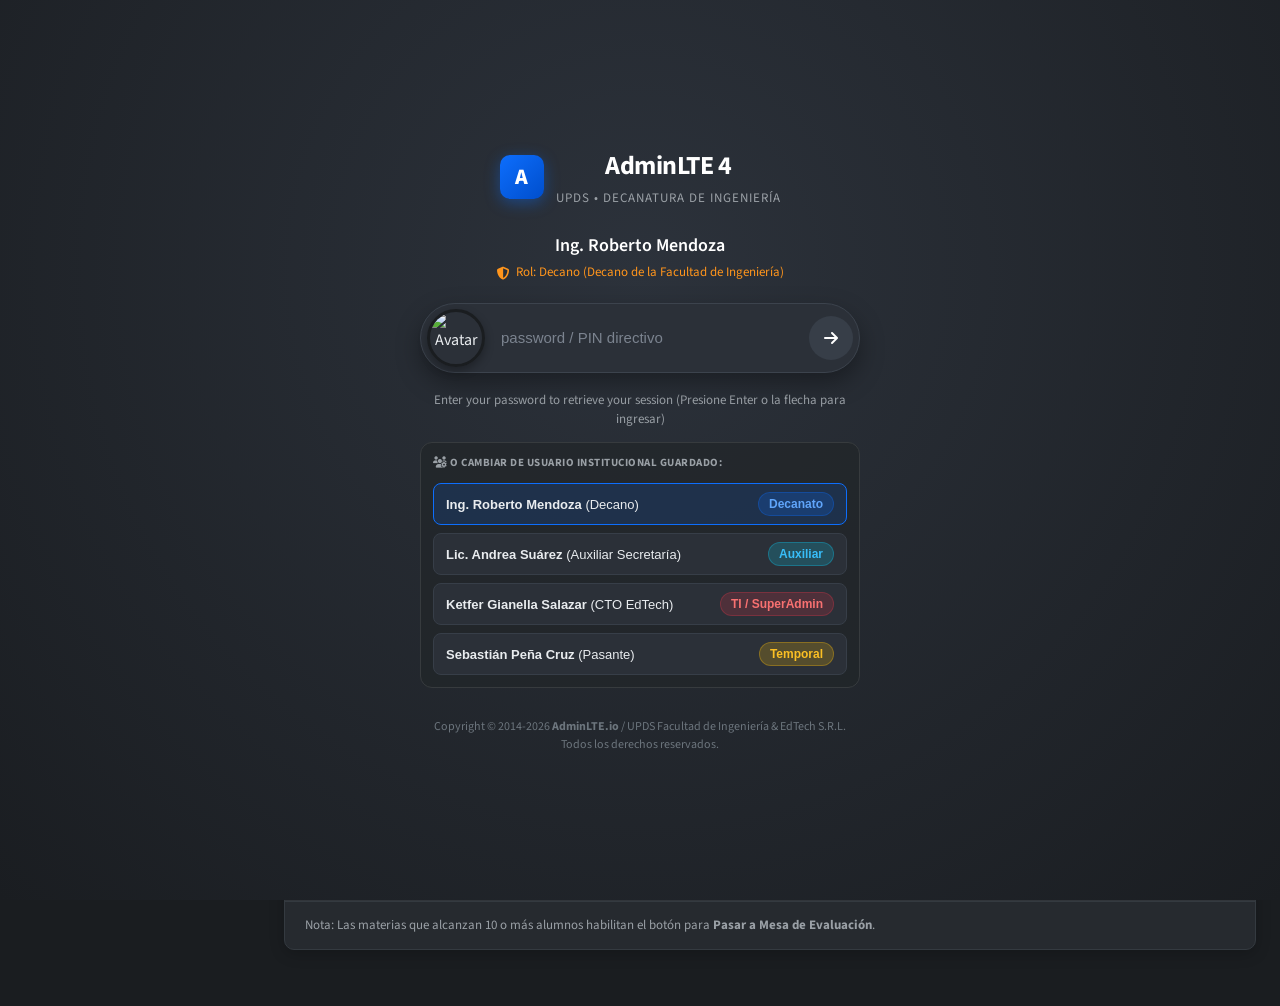
==== dashboard-decano/index.html @ 926d5f8e "feat: implement Dean Dashboard with 3-stage SOLICITA pipeline, lockscreen, schedule anti-collision a" ====
<!DOCTYPE html>
<html lang="es">
<head>
  <meta charset="UTF-8">
  <meta name="viewport" content="width=device-width, initial-scale=1.0">
  <title>AdminLTE 4 | Decanatura de Ingeniería - SOLICITA UPDS</title>
  
  <!-- Google Fonts: Source Sans 3 -->
  <link rel="preconnect" href="https://fonts.googleapis.com">
  <link rel="preconnect" href="https://fonts.gstatic.com" crossorigin>
  <link href="https://fonts.googleapis.com/css2?family=Source+Sans+3:ital,wght@0,300;0,400;0,600;0,700;1,400&display=swap" rel="stylesheet">
  
  <!-- FontAwesome 6 Icons -->
  <link rel="stylesheet" href="https://cdnjs.cloudflare.com/ajax/libs/font-awesome/6.5.1/css/all.min.css">
  
  <!-- AdminLTE 4 Decanato Stylesheet -->
  <link rel="stylesheet" href="css/adminlte-decano.css">
</head>
<body>

  <!-- ===================================================================
       1. LOCKSCREEN SCREEN (ADMINLTE 4 - PANTALLA DE ACCESO DECANATO)
  =================================================================== -->
  <div id="lockscreen" class="lockscreen-wrapper">
    <div class="lockscreen-brand">
      <div class="logo-box">
        <div class="logo-badge">A</div>
        <div>
          <span>AdminLTE 4</span>
          <span class="logo-sub">UPDS • Decanatura de Ingeniería</span>
        </div>
      </div>
    </div>

    <div class="lockscreen-card">
      <div class="lockscreen-user-name" id="lock-user-name">Ing. Roberto Mendoza</div>
      <div class="lockscreen-user-role" id="lock-user-role">
        <i class="fa-solid fa-shield-halved"></i> Rol: Decano (Decanatura de Ingeniería)
      </div>

      <form id="lockscreen-form" class="lockscreen-credentials">
        <img src="https://images.unsplash.com/photo-1507003211169-0a1dd7228f2d?w=120&auto=format&fit=crop&q=80" 
             alt="Avatar" id="lock-user-avatar" class="lockscreen-avatar">
        <input type="password" id="lockscreen-password" class="lockscreen-input" placeholder="password / PIN directivo" autofocus>
        <button type="submit" class="lockscreen-btn" title="Desbloquear Sesión">
          <i class="fa-solid fa-arrow-right"></i>
        </button>
      </form>

      <div class="lockscreen-hint">
        Enter your password to retrieve your session (Presione Enter o la flecha para ingresar)
      </div>

      <!-- Selector Rápido de Rol Institucional -->
      <div class="quick-role-switcher">
        <div class="quick-role-switcher-title"><i class="fa-solid fa-users-gear"></i> O cambiar de usuario institucional guardado:</div>
        <button type="button" class="role-pill-btn active" data-userid="USR-02" onclick="selectLockUser('USR-02')">
          <span><strong>Ing. Roberto Mendoza</strong> (Decano)</span>
          <span class="badge-pill badge-role-decano">Decanato</span>
        </button>
        <button type="button" class="role-pill-btn" data-userid="USR-03" onclick="selectLockUser('USR-03')">
          <span><strong>Lic. Andrea Suárez</strong> (Auxiliar Secretaría)</span>
          <span class="badge-pill badge-role-auxiliar">Auxiliar</span>
        </button>
        <button type="button" class="role-pill-btn" data-userid="USR-01" onclick="selectLockUser('USR-01')">
          <span><strong>Ketfer Gianella Salazar</strong> (CTO EdTech)</span>
          <span class="badge-pill badge-role-ti">TI / SuperAdmin</span>
        </button>
        <button type="button" class="role-pill-btn" data-userid="USR-04" onclick="selectLockUser('USR-04')">
          <span><strong>Sebastián Peña Cruz</strong> (Pasante)</span>
          <span class="badge-pill badge-role-temporal">Temporal</span>
        </button>
      </div>

      <div class="lockscreen-footer">
        Copyright © 2014-2026 <strong>AdminLTE.io</strong> / UPDS Facultad de Ingeniería & EdTech S.R.L.<br>
        Todos los derechos reservados.
      </div>
    </div>
  </div>

  <!-- ===================================================================
       2. MAIN APPLICATION SHELL
  =================================================================== -->
  <div class="app-wrapper">
    
    <!-- SIDEBAR -->
    <aside class="app-sidebar">
      <a href="javascript:void(0)" class="sidebar-brand">
        <div class="brand-logo">A</div>
        <div>
          <span style="font-weight:700;">AdminLTE 4</span>
          <span style="font-size:11px; display:block; color:#ff951c; font-weight:600;">SOLICITA • DECANATO</span>
        </div>
      </a>

      <!-- Sidebar User Panel -->
      <div class="sidebar-user-panel">
        <img src="https://images.unsplash.com/photo-1507003211169-0a1dd7228f2d?w=120&auto=format&fit=crop&q=80" 
             alt="User Avatar" id="sidebar-user-avatar" class="sidebar-user-avatar">
        <div class="sidebar-user-info">
          <div class="sidebar-user-name" id="sidebar-user-name">Ing. Roberto Mendoza</div>
          <span class="sidebar-user-role-badge badge-role-decano" id="sidebar-user-role-badge">Decano</span>
        </div>
      </div>

      <!-- Quick Filter -->
      <div class="sidebar-filter">
        <input type="text" class="sidebar-filter-input" placeholder="Filter menu...">
      </div>

      <!-- Navigation Menu -->
      <div class="sidebar-menu-wrapper">
        <div class="sidebar-header-title">PLANIFICACIÓN ACADÉMICA</div>
        <ul class="sidebar-nav-list">
          <li class="sidebar-nav-item active" data-target-tab="tab-foro">
            <button type="button" onclick="switchTab('tab-foro')">
              <span class="icon"><i class="fa-solid fa-comments"></i></span>
              <span>1. Materias del Foro</span>
              <span class="pill-count" id="pill-sidebar-foro">4</span>
            </button>
          </li>
          <li class="sidebar-nav-item" data-target-tab="tab-evaluacion">
            <button type="button" onclick="switchTab('tab-evaluacion')">
              <span class="icon"><i class="fa-solid fa-scale-balanced"></i></span>
              <span>2. Mesa de Evaluación</span>
              <span class="pill-count" id="pill-sidebar-eval">2</span>
            </button>
          </li>
          <li class="sidebar-nav-item" data-target-tab="tab-habilitadas">
            <button type="button" onclick="switchTab('tab-habilitadas')">
              <span class="icon"><i class="fa-solid fa-file-circle-check"></i></span>
              <span>3. Habilitadas Oficiales</span>
              <span class="pill-count" id="pill-sidebar-hab">1</span>
            </button>
          </li>
        </ul>

        <div class="sidebar-header-title">ADMINISTRACIÓN & ACCESOS</div>
        <ul class="sidebar-nav-list">
          <li class="sidebar-nav-item" data-target-tab="tab-usuarios">
            <button type="button" onclick="switchTab('tab-usuarios')">
              <span class="icon"><i class="fa-solid fa-users"></i></span>
              <span>Directorio de Usuarios</span>
            </button>
          </li>
          <li class="sidebar-nav-item">
            <button type="button" onclick="lockDashboard()">
              <span class="icon"><i class="fa-solid fa-lock"></i></span>
              <span>Bloquear Sesión</span>
            </button>
          </li>
          <li class="sidebar-nav-item">
            <a href="../index.html">
              <span class="icon"><i class="fa-solid fa-arrow-left"></i></span>
              <span>Volver a Landing UPDS</span>
            </a>
          </li>
        </ul>
      </div>
    </aside>

    <!-- MAIN WRAPPER -->
    <div class="app-main">
      
      <!-- TOP NAVBAR -->
      <header class="app-header">
        <div class="header-left">
          <button class="header-toggle-btn" onclick="toggleSidebar()" title="Toggle Sidebar">
            <i class="fa-solid fa-bars"></i>
          </button>
          <div class="header-search">
            <i class="fa-solid fa-magnifying-glass header-search-icon"></i>
            <input type="text" id="global-search-input" class="header-search-input" placeholder="Search materias, códigos, alumnos...">
          </div>
        </div>

        <div class="header-right">
          <button class="header-icon-btn" title="Notificaciones del Foro">
            <i class="fa-regular fa-bell"></i>
            <span class="header-badge badge-warning">3</span>
          </button>
          <button class="header-icon-btn" title="Mensajes de Alumnos">
            <i class="fa-regular fa-comments"></i>
            <span class="header-badge badge-danger">15</span>
          </button>
          <button class="header-icon-btn" onclick="lockDashboard()" title="Bloquear Pantalla">
            <i class="fa-solid fa-lock"></i>
          </button>
          <div class="header-user-btn">
            <img src="https://images.unsplash.com/photo-1507003211169-0a1dd7228f2d?w=120&auto=format&fit=crop&q=80" 
                 alt="User" id="header-user-avatar" class="header-user-avatar">
            <span class="header-user-name" id="header-user-name">Ing. Roberto Mendoza</span>
          </div>
        </div>
      </header>

      <!-- CONTENT HEADER / BREADCRUMB -->
      <div class="content-header">
        <h1 class="content-title" id="page-title">
          <i class="fa-solid fa-diagram-project" style="color:var(--bs-primary);"></i>
          <span>Gestión de Apertura de Materias</span>
        </h1>
        <div class="content-breadcrumb">
          <a href="javascript:void(0)" onclick="switchTab('tab-foro')">Decanato</a>
          <span>/</span>
          <span id="breadcrumb-current">Materias & Planificación Académica</span>
        </div>
      </div>

      <!-- CONTENT BODY -->
      <div class="content-body">
        
        <!-- ===================================================================
             VIEW 1: DASHBOARD & 3-STAGE PIPELINE (IMAGES 3 & SOLICITA)
        =================================================================== -->
        <div id="view-dashboard">
          
          <!-- TOP 4 KPI TILES (MATCHING IMAGE 3) -->
          <div class="kpi-grid">
            <div class="kpi-card">
              <div class="kpi-border-accent accent-blue"></div>
              <div class="kpi-title">
                <span>Materias en Foro</span>
                <i class="fa-solid fa-comments" style="color:var(--bs-primary);"></i>
              </div>
              <div class="kpi-value" id="kpi-total-foro">4</div>
              <div class="kpi-subtext">Acumulando solicitudes de estudiantes</div>
            </div>

            <div class="kpi-card">
              <div class="kpi-border-accent accent-green"></div>
              <div class="kpi-title">
                <span>En Mesa de Evaluación</span>
                <i class="fa-solid fa-scale-balanced" style="color:var(--bs-success);"></i>
              </div>
              <div class="kpi-value" id="kpi-total-eval">2</div>
              <div class="kpi-subtext">Superaron el mínimo de 10 alumnos</div>
            </div>

            <div class="kpi-card">
              <div class="kpi-border-accent accent-yellow"></div>
              <div class="kpi-title">
                <span>Meta Pendiente (&lt; 10)</span>
                <i class="fa-solid fa-clock-rotate-left" style="color:var(--bs-warning);"></i>
              </div>
              <div class="kpi-value" id="kpi-total-pendientes">2</div>
              <div class="kpi-subtext">Requieren más postulaciones o difusión</div>
            </div>

            <div class="kpi-card">
              <div class="kpi-border-accent accent-cyan"></div>
              <div class="kpi-title">
                <span>Habilitadas Oficiales</span>
                <i class="fa-solid fa-file-circle-check" style="color:var(--bs-info);"></i>
              </div>
              <div class="kpi-value" id="kpi-total-habilitadas">1</div>
              <div class="kpi-subtext">Con acta generada y enviadas a Registro</div>
            </div>
          </div>

          <!-- 3-STAGE PROGRESSIVE PIPELINE SELECTOR -->
          <div class="pipeline-nav">
            <button type="button" class="pipeline-tab-btn active" data-tab="tab-foro" onclick="switchTab('tab-foro')">
              <i class="fa-solid fa-comments"></i>
              <span>1. Materias del Foro (SOLICITA)</span>
              <span class="tab-badge" id="badge-count-foro">4</span>
            </button>
            <button type="button" class="pipeline-tab-btn" data-tab="tab-evaluacion" onclick="switchTab('tab-evaluacion')">
              <i class="fa-solid fa-scale-balanced"></i>
              <span>2. En Evaluación & Asignación Docente</span>
              <span class="tab-badge" id="badge-count-eval">2</span>
            </button>
            <button type="button" class="pipeline-tab-btn" data-tab="tab-habilitadas" onclick="switchTab('tab-habilitadas')">
              <i class="fa-solid fa-file-signature"></i>
              <span>3. Materias Habilitadas & Actas Registro</span>
              <span class="tab-badge" id="badge-count-hab">1</span>
            </button>
          </div>

          <!-- SECTION 1: MATERIAS DEL FORO -->
          <div id="section-foro">
            <div class="card-main">
              <div class="card-toolbar">
                <div class="card-toolbar-title">
                  <i class="fa-solid fa-list-check" style="color:var(--bs-primary);"></i>
                  <span>Materias Activas en Foro de Estudiantes</span>
                </div>
                <div class="card-toolbar-actions">
                  <div class="table-search-box">
                    <i class="fa-solid fa-magnifying-glass table-search-icon"></i>
                    <input type="text" class="table-search-input" placeholder="Filtrar materias...">
                  </div>
                  <button type="button" class="btn-primary-action" onclick="abrirModalPresencial('FORO-01')">
                    <i class="fa-solid fa-user-plus"></i>
                    <span>+ Registrar Alumno Presencial</span>
                  </button>
                </div>
              </div>
              <div class="table-responsive">
                <table class="adminlte-table">
                  <thead>
                    <tr>
                      <th>Materia / Carrera</th>
                      <th>Estado Meta</th>
                      <th>Progreso (Mín. 10)</th>
                      <th>Estudiantes</th>
                      <th>Recaudación Potencial</th>
                      <th>Turno Requerido</th>
                      <th>Acciones</th>
                    </tr>
                  </thead>
                  <tbody id="tbody-foro">
                    <!-- Populated dynamically by dashboard.js -->
                  </tbody>
                </table>
              </div>
              <div class="card-footer">
                <div>Nota: Las materias que alcanzan 10 o más alumnos habilitan el botón para <strong>Pasar a Mesa de Evaluación</strong>.</div>
              </div>
            </div>
          </div>

          <!-- SECTION 2: EN EVALUACIÓN Y VIABILIDAD -->
          <div id="section-evaluacion" style="display:none;">
            <div class="card-main">
              <div class="card-toolbar">
                <div class="card-toolbar-title">
                  <i class="fa-solid fa-calculator" style="color:var(--bs-success);"></i>
                  <span>Mesa de Decisión Académica: Asignación y Viabilidad</span>
                </div>
                <div class="card-toolbar-actions">
                  <span style="font-size:12px; color:#8b949e;">Validador: Secretaría de Decanatura & Decano de Facultad</span>
                </div>
              </div>
              <div class="table-responsive">
                <table class="adminlte-table">
                  <thead>
                    <tr>
                      <th>Materia & Validación</th>
                      <th>Estado Docente</th>
                      <th>Turno & Espacio Físico</th>
                      <th>Docente Asignado</th>
                      <th>Viabilidad Financiera</th>
                      <th>Alumnos</th>
                      <th>Acciones</th>
                    </tr>
                  </thead>
                  <tbody id="tbody-evaluacion">
                    <!-- Populated dynamically by dashboard.js -->
                  </tbody>
                </table>
              </div>
              <div class="card-footer">
                <div>El Decano valida que el docente no tenga colisiones horarias y emite el <strong>Acta Oficial para Registro Central</strong>.</div>
              </div>
            </div>
          </div>

          <!-- SECTION 3: MATERIAS HABILITADAS -->
          <div id="section-habilitadas" style="display:none;">
            <div class="card-main">
              <div class="card-toolbar">
                <div class="card-toolbar-title">
                  <i class="fa-solid fa-file-circle-check" style="color:var(--bs-info);"></i>
                  <span>Materias Habilitadas Oficialmente (Despachadas a Registro)</span>
                </div>
                <div class="card-toolbar-actions">
                  <button type="button" class="btn-success-action" onclick="window.print()">
                    <i class="fa-solid fa-print"></i>
                    <span>Imprimir Resumen de Aperturas</span>
                  </button>
                </div>
              </div>
              <div class="table-responsive">
                <table class="adminlte-table">
                  <thead>
                    <tr>
                      <th>Nº Acta Oficial</th>
                      <th>Materia & Plan</th>
                      <th>Docente Titular</th>
                      <th>Turno & Aula Asignada</th>
                      <th>Inscripción & Margen</th>
                      <th>Estado Registro</th>
                      <th>Documento</th>
                    </tr>
                  </thead>
                  <tbody id="tbody-habilitadas">
                    <!-- Populated dynamically by dashboard.js -->
                  </tbody>
                </table>
              </div>
              <div class="card-footer">
                <div>Todas las actas emitidas cuentan con validez institucional UPDS para apertura de paralelos y matriculación directa.</div>
              </div>
            </div>
          </div>

        </div>

        <!-- ===================================================================
             VIEW 2: USUARIOS Y ROLES (IMAGE 2)
        =================================================================== -->
        <div id="view-usuarios" style="display:none;">
          <div class="card-main">
            <div class="card-toolbar">
              <div class="card-toolbar-title">
                <i class="fa-solid fa-id-card-clip" style="color:var(--bs-primary);"></i>
                <span>Directorio de Usuarios de Decanatura</span>
              </div>
              <div class="card-toolbar-actions">
                <div class="table-search-box">
                  <i class="fa-solid fa-magnifying-glass table-search-icon"></i>
                  <input type="text" class="table-search-input" placeholder="Search users...">
                </div>
                <select id="filter-users-role" class="table-filter-select">
                  <option value="all">Todos los roles</option>
                  <option value="TI">TI / SuperAdmin</option>
                  <option value="Decano">Decano</option>
                  <option value="Auxiliar">Auxiliar</option>
                  <option value="Temporal">Temporal (Pasante)</option>
                </select>
                <button type="button" class="btn-primary-action" onclick="abrirNuevoUsuarioModal()">
                  <i class="fa-solid fa-plus"></i>
                  <span>+ New user</span>
                </button>
              </div>
            </div>
            <div class="table-responsive">
              <table class="adminlte-table">
                <thead>
                  <tr>
                    <th>User</th>
                    <th>Email</th>
                    <th>Role</th>
                    <th>Status</th>
                    <th>Created</th>
                    <th>Expiración</th>
                    <th>Actions</th>
                  </tr>
                </thead>
                <tbody id="tbody-usuarios">
                  <!-- Populated dynamically by dashboard.js -->
                </tbody>
              </table>
            </div>
            <div class="card-footer">
              <div id="users-count-label">Mostrando usuarios</div>
              <div class="pagination-group">
                <button class="page-btn active">1</button>
                <button class="page-btn">2</button>
                <button class="page-btn">3</button>
              </div>
            </div>
          </div>
        </div>

      </div>
    </div>
  </div>

  <!-- ===================================================================
       3. MODALS
  =================================================================== -->

  <!-- MODAL ASIGNAR DOCENTE & ESPACIO (CON ANTI-CRUCE DE HORARIO) -->
  <div id="modal-asignar-docente" class="modal-backdrop">
    <div class="modal-dialog modal-dialog-lg">
      <div class="modal-header">
        <div class="modal-title">
          <i class="fa-solid fa-chalkboard-user" style="color:var(--bs-primary);"></i>
          <span>Asignación de Docente, Aula y Horario</span>
        </div>
        <button type="button" class="modal-close-btn" onclick="cerrarModales()">
          <i class="fa-solid fa-xmark"></i>
        </button>
      </div>
      <div class="modal-body">
        <div style="background:#1a1d20; padding:12px 16px; border-radius:8px; margin-bottom:18px; border:1px solid #373b3e;">
          <h3 id="modal-asig-titulo" style="font-size:16px; color:#fff; font-weight:700;">Tecnologías Inalámbricas</h3>
          <div id="modal-asig-carrera" style="font-size:13px; color:#8b949e;">Ing. en Redes y Telecomunicaciones</div>
        </div>

        <div style="display:grid; grid-template-columns: 1fr 1fr; gap:16px;">
          <!-- Turno -->
          <div class="form-group">
            <label class="form-label"><i class="fa-regular fa-clock"></i> Turno Oficial UPDS:</label>
            <select id="asig-turno" class="form-control" onchange="verificarCruceHorario()">
              <!-- Options populated by JS -->
            </select>
          </div>

          <!-- Espacio Físico -->
          <div class="form-group">
            <label class="form-label"><i class="fa-solid fa-door-open"></i> Aula o Laboratorio:</label>
            <select id="asig-espacio" class="form-control">
              <!-- Options populated by JS -->
            </select>
          </div>
        </div>

        <!-- Docente con Anti-Colisión -->
        <div class="form-group">
          <label class="form-label"><i class="fa-solid fa-user-tie"></i> Docente de la Especialidad:</label>
          <select id="asig-docente" class="form-control" onchange="verificarCruceHorario()">
            <!-- Options populated by JS -->
          </select>
        </div>

        <!-- Alert Cruce de Horario -->
        <div id="asig-conflict-alert" class="conflict-alert">
          <!-- Filled dynamically by JS -->
        </div>

        <!-- Alert Horario Válido -->
        <div id="asig-available-alert" class="available-alert">
          <!-- Filled dynamically by JS -->
        </div>

        <!-- Resumen Financiero y de Viabilidad -->
        <div class="viability-summary-card">
          <div>
            <div class="viability-item-title">Alumnos Validados</div>
            <div class="viability-item-val" id="asig-calc-alumnos">16</div>
          </div>
          <div>
            <div class="viability-item-title">Ingreso Estimado UPDS</div>
            <div class="viability-item-val" style="color:#60a5fa;" id="asig-calc-ingreso">Bs 10.240</div>
          </div>
          <div>
            <div class="viability-item-title">Margen Neto UPDS</div>
            <div class="viability-item-val" style="color:#4ade80;" id="asig-calc-margen">Bs 7.740</div>
          </div>
        </div>
      </div>
      <div class="modal-footer">
        <button type="button" class="btn-secondary-action" onclick="cerrarModales()">Cancelar</button>
        <button type="button" id="btn-guardar-asignacion" class="btn-primary-action" onclick="guardarAsignacion()">
          <i class="fa-solid fa-floppy-disk"></i> Guardar Asignación
        </button>
      </div>
    </div>
  </div>

  <!-- MODAL VER ALUMNOS & PRERREQUISITOS -->
  <div id="modal-ver-alumnos" class="modal-backdrop">
    <div class="modal-dialog modal-dialog-lg">
      <div class="modal-header">
        <div>
          <div class="modal-title" id="modal-alumnos-titulo">Estudiantes Interesados</div>
          <div style="font-size:12px; color:#8b949e;" id="modal-alumnos-sub">Validación de requisitos</div>
        </div>
        <button type="button" class="modal-close-btn" onclick="cerrarModales()">
          <i class="fa-solid fa-xmark"></i>
        </button>
      </div>
      <div class="modal-body">
        <div class="table-responsive">
          <table class="adminlte-table">
            <thead>
              <tr>
                <th>#</th>
                <th>Registro UPDS</th>
                <th>Nombre del Estudiante</th>
                <th>Prerrequisitos Académicos</th>
                <th>Contacto</th>
              </tr>
            </thead>
            <tbody id="tbody-alumnos-modal">
              <!-- Filled by JS -->
            </tbody>
          </table>
        </div>
      </div>
      <div class="modal-footer">
        <button type="button" class="btn-secondary-action" onclick="cerrarModales()">Cerrar</button>
      </div>
    </div>
  </div>

  <!-- MODAL REGISTRO PRESENCIAL DE ESTUDIANTE (WALK-IN) -->
  <div id="modal-solicitud-presencial" class="modal-backdrop">
    <div class="modal-dialog">
      <div class="modal-header">
        <div class="modal-title">
          <i class="fa-solid fa-user-plus" style="color:var(--bs-edtech-orange);"></i>
          <span>Registrar Alumno Presencial en Ventanilla</span>
        </div>
        <button type="button" class="modal-close-btn" onclick="cerrarModales()">
          <i class="fa-solid fa-xmark"></i>
        </button>
      </div>
      <div class="modal-body">
        <p style="font-size:13px; color:#8b949e; margin-bottom:14px;">
          Permite al auxiliar o decano registrar inmediatamente a un alumno que se apersone a secretaría, sumándolo al cómputo oficial de la materia:
        </p>
        <div style="font-weight:700; color:#fff; margin-bottom:16px;" id="presencial-materia-nombre">Materia</div>

        <div class="form-group">
          <label class="form-label">Nombre Completo del Estudiante:</label>
          <input type="text" id="reg-nombre" class="form-control" placeholder="Ej. Carlos Antonio Morales">
        </div>
        <div class="form-group">
          <label class="form-label">Nº de Registro UPDS:</label>
          <input type="text" id="reg-registro" class="form-control" placeholder="Ej. 20230514">
        </div>
        <div class="form-group">
          <label class="form-label">Teléfono / WhatsApp de Contacto:</label>
          <input type="text" id="reg-telefono" class="form-control" placeholder="Ej. 76012345">
        </div>
      </div>
      <div class="modal-footer">
        <button type="button" class="btn-secondary-action" onclick="cerrarModales()">Cancelar</button>
        <button type="button" class="btn-primary-action" onclick="guardarRegistroPresencial()">
          <i class="fa-solid fa-plus"></i> Sumar Estudiante
        </button>
      </div>
    </div>
  </div>

  <!-- MODAL ACTA OFICIAL DE HABILITACIÓN PARA REGISTRO (PDF STYLING) -->
  <div id="modal-acta-registro" class="modal-backdrop">
    <div class="modal-dialog modal-dialog-lg" style="max-width:860px;">
      <div class="modal-header">
        <div class="modal-title">
          <i class="fa-solid fa-file-signature" style="color:var(--bs-primary);"></i>
          <span>Acta Oficial de Habilitación Académica (Para Registro Central)</span>
        </div>
        <button type="button" class="modal-close-btn" onclick="cerrarModales()">
          <i class="fa-solid fa-xmark"></i>
        </button>
      </div>
      <div class="modal-body" style="background:#343a40; padding:24px;">
        
        <!-- DOCUMENTO OFICIAL FORMATO INSTITUCIONAL UPDS -->
        <div class="acta-document-container" id="printable-acta">
          <div class="official-seal">
            UNIVERSIDAD PRIVADA<br>DOMINGO SAVIO<br>★ DECANATURA ★<br>FACULTAD DE INGENIERÍA
          </div>

          <div class="acta-header">
            <div class="acta-header-left">
              <div style="width:48px; height:48px; background:#002b49; color:#fff; border-radius:8px; display:flex; align-items:center; justify-content:center; font-weight:800; font-size:24px;">U</div>
              <div class="acta-header-titles">
                <h1>Universidad Privada Domingo Savio</h1>
                <h2>Facultad de Ingeniería • Sede Santa Cruz</h2>
              </div>
            </div>
            <div class="acta-header-meta">
              <div>Sede Central Académica</div>
              <div class="acta-num-badge" id="acta-view-num">ACTA-DEC-2026-088</div>
              <div style="margin-top:4px;">Fecha: <strong id="acta-view-fecha">2026-10-26</strong></div>
            </div>
          </div>

          <div class="acta-body">
            <h3 style="text-align:center; font-size:16px; font-weight:800; color:#002b49; margin-bottom:16px; text-transform:uppercase;">
              Acta de Autorización y Apertura de Materia Especial
            </h3>
            <p>
              Por la presente, la <strong>Decanatura de la Facultad de Ingeniería</strong> de la Universidad Privada Domingo Savio, en uso de sus atribuciones reglamentarias y habiéndose constatado la demanda estudiantil verificada a través de la plataforma <strong>SOLICITA</strong>, autoriza la habilitación del grupo modular para la materia que se detalla a continuación:
            </p>

            <table class="acta-table-grid">
              <tr>
                <th style="width:25%;">Materia:</th>
                <td style="width:40%; font-weight:bold;" id="acta-view-materia">Sistemas de Comunicaciones Ópticas</td>
                <th style="width:15%;">Código:</th>
                <td style="width:20%;" id="acta-view-codigo">TEL-0330</td>
              </tr>
              <tr>
                <th>Carrera:</th>
                <td id="acta-view-carrera">Ing. en Redes y Telecomunicaciones</td>
                <th>Nivel / Semestre:</th>
                <td id="acta-view-semestre">8º Semestre</td>
              </tr>
              <tr>
                <th>Turno & Horario:</th>
                <td id="acta-view-turno">Noche (19:00 a 22:30)</td>
                <th>Espacio / Aula:</th>
                <td id="acta-view-aula">Laboratorio de Telecomunicaciones 2</td>
              </tr>
              <tr>
                <th>Docente Designado:</th>
                <td colspan="3" style="font-weight:bold; color:#002b49;" id="acta-view-docente">Ing. Víctor Hugo Soliz</td>
              </tr>
            </table>

            <p style="margin-top:14px;">
              <strong>Nómina Oficial de Estudiantes Matriculados y Habilitados:</strong><br>
              El departamento de Registro y Admisiones queda facultado para proceder con la inscripción formal de los siguientes estudiantes:
            </p>

            <table class="acta-students-table">
              <thead>
                <tr>
                  <th style="width:8%; text-align:center;">Nº</th>
                  <th style="width:25%;">Registro UPDS</th>
                  <th style="width:45%;">Nombres y Apellidos</th>
                  <th style="width:22%;">Condición</th>
                </tr>
              </thead>
              <tbody id="acta-students-tbody">
                <!-- Filled dynamically -->
              </tbody>
            </table>

            <div class="acta-signatures-box">
              <div>
                <div class="signature-line">
                  <div class="signature-name" id="acta-view-firma-decano">Ing. Roberto Mendoza</div>
                  <div class="signature-title">Decano de la Facultad de Ingeniería<br>UPDS Sede Santa Cruz</div>
                </div>
              </div>
              <div>
                <div class="signature-line">
                  <div class="signature-name">Lic. Sandra Gutiérrez</div>
                  <div class="signature-title">Dirección de Registro y Admisiones<br>Recepción y Apertura de Paralelo</div>
                </div>
              </div>
            </div>

          </div>
        </div>

      </div>
      <div class="modal-footer">
        <button type="button" class="btn-secondary-action" onclick="cerrarModales()">Cerrar</button>
        <button type="button" class="btn-success-action" onclick="imprimirActa()">
          <i class="fa-solid fa-print"></i> Imprimir / Guardar como PDF
        </button>
      </div>
    </div>
  </div>

  <!-- MODAL NUEVO USUARIO (CON VENCIMIENTO TEMPORAL) -->
  <div id="modal-nuevo-usuario" class="modal-backdrop">
    <div class="modal-dialog">
      <div class="modal-header">
        <div class="modal-title">
          <i class="fa-solid fa-user-shield" style="color:var(--bs-primary);"></i>
          <span>Registrar Nuevo Usuario Institucional</span>
        </div>
        <button type="button" class="modal-close-btn" onclick="cerrarModales()">
          <i class="fa-solid fa-xmark"></i>
        </button>
      </div>
      <div class="modal-body">
        <div class="form-group">
          <label class="form-label">Nombre y Apellido Completo:</label>
          <input type="text" id="new-user-nombre" class="form-control" placeholder="Ej. Lic. Fernando Peña">
        </div>
        <div class="form-group">
          <label class="form-label">Correo Institucional:</label>
          <input type="email" id="new-user-email" class="form-control" placeholder="Ej. fernando.pena@upds.net.bo">
        </div>
        <div class="form-group">
          <label class="form-label">Rol del Usuario:</label>
          <select id="new-user-rol" class="form-control" onchange="toggleExpirationInput()">
            <option value="Auxiliar">Auxiliar (Secretaría Académica)</option>
            <option value="Decano">Decano (Aprobación y Firmas)</option>
            <option value="TI / SuperAdmin">TI / SuperAdmin (Control Total)</option>
            <option value="Temporal">Temporal (Pasante o Apoyo)</option>
          </select>
        </div>
        <div class="form-group">
          <label class="form-label">Cargo Descriptivo:</label>
          <input type="text" id="new-user-cargo" class="form-control" placeholder="Ej. Pasante de Inscripciones Módulo 8">
        </div>

        <!-- Grupo dinámico para rol temporal -->
        <div id="group-expiration-date" class="form-group" style="display:none; background:rgba(255,193,7,0.1); border:1px solid rgba(255,193,7,0.3); padding:12px; border-radius:8px;">
          <label class="form-label" style="color:#facc15;"><i class="fa-solid fa-clock"></i> Fecha de Vencimiento de Acceso (Usuario Temporal):</label>
          <input type="date" id="new-user-exp" class="form-control" value="2026-11-15">
          <small style="color:#d1d5db; font-size:11px; margin-top:4px; display:block;">
            Al cumplirse esta fecha, la cuenta se suspende automáticamente por seguridad académica.
          </small>
        </div>
      </div>
      <div class="modal-footer">
        <button type="button" class="btn-secondary-action" onclick="cerrarModales()">Cancelar</button>
        <button type="button" class="btn-primary-action" onclick="guardarNuevoUsuario()">
          <i class="fa-solid fa-user-check"></i> Crear Usuario
        </button>
      </div>
    </div>
  </div>

  <!-- Scripts -->
  <script src="js/data-solicita.js"></script>
  <script src="js/dashboard.js"></script>
</body>
</html>
---- dashboard-decano/css/adminlte-decano.css ----
/* ===================================================================
   ADMINLTE 4 - DECANATURA FACULTAD DE INGENIERÍA UPDS
   Dashboard Directivo & Mesa de Evaluación SOLICITA
   EdTech S.R.L. - UPDS Santa Cruz
=================================================================== */

:root {
  --bs-body-bg: #1a1d20;
  --bs-surface-bg: #212529;
  --bs-card-bg: #262a2f;
  --bs-card-border: #343a40;
  --bs-border-color: #373b3e;
  --bs-text: #e9ecef;
  --bs-text-muted: #9aa0a6;
  --bs-primary: #0d6efd;
  --bs-primary-rgb: 13, 110, 253;
  --bs-primary-hover: #0b5ed7;
  --bs-success: #198754;
  --bs-danger: #dc3545;
  --bs-warning: #ffc107;
  --bs-info: #0dcaf0;
  --bs-edtech-orange: #ff951c;
  --bs-font-sans: 'Source Sans 3', -apple-system, BlinkMacSystemFont, "Segoe UI", Roboto, "Helvetica Neue", Arial, sans-serif;
  --bs-sidebar-width: 260px;
  --bs-header-height: 58px;
}

* {
  box-sizing: border-box;
  margin: 0;
  padding: 0;
}

body {
  font-family: var(--bs-font-sans);
  background-color: var(--bs-body-bg);
  color: var(--bs-text);
  line-height: 1.5;
  overflow-x: hidden;
  min-height: 100vh;
}

/* ===================================================================
   1. LOCKSCREEN (ADMINLTE STYLE)
=================================================================== */
.lockscreen-wrapper {
  position: fixed;
  inset: 0;
  background: radial-gradient(circle at 50% 30%, #2c323b 0%, #1a1d21 100%);
  z-index: 99999;
  display: flex;
  flex-direction: column;
  justify-content: center;
  align-items: center;
  padding: 20px;
  transition: opacity 0.4s ease, visibility 0.4s ease;
}

.lockscreen-wrapper.hidden {
  opacity: 0;
  visibility: hidden;
  pointer-events: none;
}

.lockscreen-brand {
  text-align: center;
  margin-bottom: 24px;
}

.lockscreen-brand .logo-box {
  display: inline-flex;
  align-items: center;
  gap: 12px;
  font-size: 26px;
  font-weight: 700;
  color: #fff;
  letter-spacing: -0.5px;
}

.lockscreen-brand .logo-badge {
  background: linear-gradient(135deg, var(--bs-primary), #004ecc);
  color: #fff;
  width: 44px;
  height: 44px;
  border-radius: 10px;
  display: flex;
  align-items: center;
  justify-content: center;
  font-size: 22px;
  font-weight: 800;
  box-shadow: 0 4px 15px rgba(13, 110, 253, 0.4);
}

.lockscreen-brand .logo-sub {
  display: block;
  font-size: 13px;
  font-weight: 400;
  color: var(--bs-text-muted);
  margin-top: 4px;
  text-transform: uppercase;
  letter-spacing: 1px;
}

.lockscreen-card {
  width: 100%;
  max-width: 440px;
  text-align: center;
}

.lockscreen-user-name {
  font-size: 18px;
  font-weight: 600;
  color: #fff;
  margin-bottom: 4px;
}

.lockscreen-user-role {
  font-size: 13px;
  color: var(--bs-edtech-orange);
  margin-bottom: 20px;
  display: flex;
  align-items: center;
  justify-content: center;
  gap: 6px;
}

.lockscreen-credentials {
  position: relative;
  display: flex;
  align-items: center;
  background: #2b3038;
  border-radius: 35px;
  padding: 5px 6px 5px 6px;
  border: 1px solid #3c434d;
  box-shadow: 0 10px 25px rgba(0, 0, 0, 0.35);
  margin-bottom: 18px;
}

.lockscreen-avatar {
  width: 58px;
  height: 58px;
  border-radius: 50%;
  object-fit: cover;
  border: 3px solid #1a1d20;
  box-shadow: 0 4px 10px rgba(0, 0, 0, 0.3);
  flex-shrink: 0;
}

.lockscreen-input {
  flex: 1;
  background: transparent;
  border: none;
  color: #fff;
  padding: 10px 16px;
  font-size: 15px;
  outline: none;
}

.lockscreen-input::placeholder {
  color: #7b838f;
}

.lockscreen-btn {
  background: #373e48;
  border: none;
  color: #fff;
  width: 44px;
  height: 44px;
  border-radius: 50%;
  cursor: pointer;
  display: flex;
  align-items: center;
  justify-content: center;
  font-size: 16px;
  transition: all 0.2s ease;
  flex-shrink: 0;
}

.lockscreen-btn:hover {
  background: var(--bs-primary);
  transform: scale(1.05);
}

.lockscreen-hint {
  font-size: 13px;
  color: var(--bs-text-muted);
  margin-bottom: 12px;
}

.lockscreen-switch-btn {
  background: none;
  border: none;
  color: #58a6ff;
  font-size: 13px;
  cursor: pointer;
  text-decoration: underline;
  margin-bottom: 24px;
  display: inline-block;
}

.lockscreen-switch-btn:hover {
  color: #79b8ff;
}

.quick-role-switcher {
  background: rgba(33, 37, 41, 0.7);
  border: 1px solid #373b3e;
  border-radius: 12px;
  padding: 12px;
  margin-top: 10px;
  display: flex;
  flex-direction: column;
  gap: 8px;
  text-align: left;
}

.quick-role-switcher-title {
  font-size: 11px;
  text-transform: uppercase;
  color: var(--bs-text-muted);
  font-weight: 700;
  letter-spacing: 0.5px;
  margin-bottom: 4px;
}

.role-pill-btn {
  display: flex;
  align-items: center;
  justify-content: space-between;
  background: #2b3038;
  border: 1px solid #373e48;
  border-radius: 8px;
  padding: 8px 12px;
  color: #e9ecef;
  cursor: pointer;
  font-size: 13px;
  transition: all 0.2s;
}

.role-pill-btn:hover {
  background: #343a42;
  border-color: var(--bs-primary);
}

.role-pill-btn.active {
  border-color: var(--bs-primary);
  background: rgba(13, 110, 253, 0.15);
}

.lockscreen-footer {
  margin-top: 30px;
  font-size: 12px;
  color: #6c757d;
  text-align: center;
}

.lockscreen-footer a {
  color: #58a6ff;
  text-decoration: none;
}

/* ===================================================================
   2. APP SHELL LAYOUT
=================================================================== */
.app-wrapper {
  display: flex;
  min-height: 100vh;
  position: relative;
}

/* SIDEBAR */
.app-sidebar {
  width: var(--bs-sidebar-width);
  background-color: var(--bs-surface-bg);
  border-right: 1px solid var(--bs-border-color);
  flex-shrink: 0;
  display: flex;
  flex-direction: column;
  height: 100vh;
  position: sticky;
  top: 0;
  z-index: 1000;
  transition: transform 0.3s ease, width 0.3s ease;
}

.sidebar-brand {
  height: var(--bs-header-height);
  padding: 0 18px;
  display: flex;
  align-items: center;
  gap: 12px;
  border-bottom: 1px solid var(--bs-border-color);
  text-decoration: none;
  color: #fff;
  font-weight: 700;
  font-size: 18px;
}

.sidebar-brand .brand-logo {
  width: 34px;
  height: 34px;
  border-radius: 8px;
  background: linear-gradient(135deg, var(--bs-primary), #004ecc);
  display: flex;
  align-items: center;
  justify-content: center;
  font-size: 18px;
  font-weight: 800;
  color: #fff;
}

.sidebar-user-panel {
  padding: 16px 18px;
  display: flex;
  align-items: center;
  gap: 12px;
  border-bottom: 1px solid var(--bs-border-color);
  background: rgba(0, 0, 0, 0.15);
}

.sidebar-user-avatar {
  width: 42px;
  height: 42px;
  border-radius: 50%;
  object-fit: cover;
  border: 2px solid var(--bs-primary);
}

.sidebar-user-info {
  line-height: 1.25;
  overflow: hidden;
}

.sidebar-user-name {
  font-size: 14px;
  font-weight: 600;
  color: #fff;
  white-space: nowrap;
  overflow: hidden;
  text-overflow: ellipsis;
}

.sidebar-user-role-badge {
  font-size: 11px;
  display: inline-block;
  padding: 2px 7px;
  border-radius: 4px;
  font-weight: 600;
  margin-top: 4px;
}

.badge-role-ti { background: rgba(220, 53, 69, 0.2); color: #f87171; border: 1px solid rgba(220, 53, 69, 0.3); }
.badge-role-decano { background: rgba(13, 110, 253, 0.2); color: #60a5fa; border: 1px solid rgba(13, 110, 253, 0.3); }
.badge-role-auxiliar { background: rgba(13, 202, 240, 0.2); color: #38bdf8; border: 1px solid rgba(13, 202, 240, 0.3); }
.badge-role-temporal { background: rgba(255, 193, 7, 0.2); color: #fbbf24; border: 1px solid rgba(255, 193, 7, 0.3); }

.sidebar-filter {
  padding: 12px 16px 6px;
}

.sidebar-filter-input {
  width: 100%;
  background: #1a1d20;
  border: 1px solid var(--bs-border-color);
  border-radius: 6px;
  padding: 7px 12px;
  font-size: 13px;
  color: #fff;
  outline: none;
}

.sidebar-menu-wrapper {
  flex: 1;
  overflow-y: auto;
  padding: 10px 10px 20px;
}

.sidebar-header-title {
  font-size: 11px;
  font-weight: 700;
  text-transform: uppercase;
  color: #6c757d;
  letter-spacing: 0.5px;
  padding: 10px 12px 4px;
}

.sidebar-nav-list {
  list-style: none;
  display: flex;
  flex-direction: column;
  gap: 3px;
}

.sidebar-nav-item a,
.sidebar-nav-item button {
  width: 100%;
  display: flex;
  align-items: center;
  gap: 12px;
  padding: 9px 12px;
  color: #adb5bd;
  text-decoration: none;
  border-radius: 6px;
  font-size: 14px;
  font-weight: 500;
  background: none;
  border: none;
  cursor: pointer;
  text-align: left;
  transition: all 0.2s;
}

.sidebar-nav-item a:hover,
.sidebar-nav-item button:hover {
  background-color: rgba(255, 255, 255, 0.06);
  color: #fff;
}

.sidebar-nav-item.active a,
.sidebar-nav-item.active button {
  background-color: var(--bs-primary);
  color: #fff;
  font-weight: 600;
}

.sidebar-nav-item .icon {
  width: 20px;
  text-align: center;
  font-size: 15px;
}

.sidebar-nav-item .pill-count {
  margin-left: auto;
  font-size: 11px;
  padding: 2px 7px;
  border-radius: 10px;
  background: rgba(255, 255, 255, 0.15);
  color: #fff;
}

/* ===================================================================
   3. APP HEADER / NAVBAR
=================================================================== */
.app-header {
  height: var(--bs-header-height);
  background-color: var(--bs-surface-bg);
  border-bottom: 1px solid var(--bs-border-color);
  display: flex;
  align-items: center;
  justify-content: space-between;
  padding: 0 20px;
  position: sticky;
  top: 0;
  z-index: 900;
}

.header-left {
  display: flex;
  align-items: center;
  gap: 16px;
}

.header-toggle-btn {
  background: none;
  border: none;
  color: #adb5bd;
  font-size: 18px;
  cursor: pointer;
  padding: 6px 10px;
  border-radius: 6px;
  transition: all 0.2s;
}

.header-toggle-btn:hover {
  background: rgba(255, 255, 255, 0.08);
  color: #fff;
}

.header-search {
  position: relative;
  width: 320px;
}

.header-search-icon {
  position: absolute;
  left: 12px;
  top: 50%;
  transform: translateY(-50%);
  color: #6c757d;
  font-size: 13px;
}

.header-search-input {
  width: 100%;
  background: #1a1d20;
  border: 1px solid var(--bs-border-color);
  border-radius: 20px;
  padding: 6px 14px 6px 34px;
  color: #fff;
  font-size: 13px;
  outline: none;
  transition: border-color 0.2s;
}

.header-search-input:focus {
  border-color: var(--bs-primary);
}

.header-right {
  display: flex;
  align-items: center;
  gap: 12px;
}

.header-icon-btn {
  position: relative;
  background: none;
  border: none;
  color: #adb5bd;
  width: 36px;
  height: 36px;
  border-radius: 6px;
  cursor: pointer;
  display: flex;
  align-items: center;
  justify-content: center;
  font-size: 16px;
  transition: all 0.2s;
}

.header-icon-btn:hover {
  background: rgba(255, 255, 255, 0.08);
  color: #fff;
}

.header-badge {
  position: absolute;
  top: 4px;
  right: 4px;
  font-size: 10px;
  font-weight: 700;
  padding: 2px 4px;
  border-radius: 6px;
  line-height: 1;
}

.header-badge.badge-danger { background-color: var(--bs-danger); color: #fff; }
.header-badge.badge-warning { background-color: var(--bs-warning); color: #000; }

.header-user-btn {
  display: flex;
  align-items: center;
  gap: 10px;
  background: none;
  border: none;
  cursor: pointer;
  padding: 4px 8px;
  border-radius: 20px;
  transition: background 0.2s;
}

.header-user-btn:hover {
  background: rgba(255, 255, 255, 0.06);
}

.header-user-avatar {
  width: 32px;
  height: 32px;
  border-radius: 50%;
  object-fit: cover;
}

.header-user-name {
  font-size: 13px;
  font-weight: 600;
  color: #e9ecef;
}

/* ===================================================================
   4. MAIN CONTENT AREA & BREADCRUMB
=================================================================== */
.app-main {
  flex: 1;
  display: flex;
  flex-direction: column;
  min-width: 0;
  background-color: var(--bs-body-bg);
}

.content-header {
  padding: 16px 24px 8px;
  display: flex;
  align-items: center;
  justify-content: space-between;
  flex-wrap: wrap;
  gap: 12px;
}

.content-title {
  font-size: 24px;
  font-weight: 700;
  color: #fff;
  letter-spacing: -0.5px;
  display: flex;
  align-items: center;
  gap: 10px;
}

.content-breadcrumb {
  display: flex;
  align-items: center;
  gap: 8px;
  font-size: 13px;
  color: var(--bs-text-muted);
}

.content-breadcrumb a {
  color: var(--bs-primary);
  text-decoration: none;
}

.content-body {
  padding: 16px 24px 32px;
}

/* ===================================================================
   5. TOP KPI TILES (PROJECTS SUMMARY - IMAGE 3)
=================================================================== */
.kpi-grid {
  display: grid;
  grid-template-columns: repeat(auto-fit, minmax(220px, 1fr));
  gap: 16px;
  margin-bottom: 24px;
}

.kpi-card {
  background-color: var(--bs-card-bg);
  border: 1px solid var(--bs-card-border);
  border-radius: 10px;
  padding: 16px 20px;
  position: relative;
  overflow: hidden;
  box-shadow: 0 4px 12px rgba(0, 0, 0, 0.2);
  transition: transform 0.2s ease, border-color 0.2s ease;
}

.kpi-card:hover {
  transform: translateY(-2px);
  border-color: rgba(255, 255, 255, 0.15);
}

.kpi-title {
  font-size: 13px;
  color: var(--bs-text-muted);
  font-weight: 500;
  margin-bottom: 6px;
  display: flex;
  align-items: center;
  justify-content: space-between;
}

.kpi-value {
  font-size: 32px;
  font-weight: 800;
  color: #fff;
  line-height: 1.1;
  margin-bottom: 4px;
}

.kpi-subtext {
  font-size: 12px;
  color: #8b949e;
}

.kpi-border-accent {
  position: absolute;
  top: 0;
  left: 0;
  right: 0;
  height: 3px;
}

.accent-blue { background-color: var(--bs-primary); }
.accent-green { background-color: var(--bs-success); }
.accent-yellow { background-color: var(--bs-warning); }
.accent-cyan { background-color: var(--bs-info); }
.accent-orange { background-color: var(--bs-edtech-orange); }

/* ===================================================================
   6. 3-TAB STAGES SELECTOR (FORO -> EVALUACIÓN -> HABILITADAS)
=================================================================== */
.pipeline-nav {
  display: flex;
  align-items: center;
  gap: 8px;
  background: var(--bs-card-bg);
  padding: 6px;
  border-radius: 10px;
  border: 1px solid var(--bs-card-border);
  margin-bottom: 20px;
  overflow-x: auto;
}

.pipeline-tab-btn {
  flex: 1;
  display: flex;
  align-items: center;
  justify-content: center;
  gap: 10px;
  padding: 10px 16px;
  background: transparent;
  border: none;
  border-radius: 8px;
  color: #adb5bd;
  font-size: 14px;
  font-weight: 600;
  cursor: pointer;
  transition: all 0.2s ease;
  white-space: nowrap;
}

.pipeline-tab-btn:hover {
  background: rgba(255, 255, 255, 0.05);
  color: #fff;
}

.pipeline-tab-btn.active {
  background: var(--bs-primary);
  color: #fff;
  box-shadow: 0 4px 12px rgba(13, 110, 253, 0.35);
}

.tab-badge {
  font-size: 11px;
  padding: 2px 8px;
  border-radius: 12px;
  background: rgba(0, 0, 0, 0.3);
  font-weight: 700;
}

.pipeline-tab-btn.active .tab-badge {
  background: rgba(255, 255, 255, 0.25);
  color: #fff;
}

/* ===================================================================
   7. MAIN DATA CARD & TOOLBAR (MATCHING IMAGES 2 & 3)
=================================================================== */
.card-main {
  background-color: var(--bs-card-bg);
  border: 1px solid var(--bs-card-border);
  border-radius: 10px;
  overflow: hidden;
  box-shadow: 0 4px 15px rgba(0, 0, 0, 0.2);
  margin-bottom: 24px;
}

.card-toolbar {
  padding: 16px 20px;
  display: flex;
  align-items: center;
  justify-content: space-between;
  flex-wrap: wrap;
  gap: 14px;
  border-bottom: 1px solid var(--bs-card-border);
}

.card-toolbar-title {
  font-size: 18px;
  font-weight: 600;
  color: #fff;
  display: flex;
  align-items: center;
  gap: 8px;
}

.card-toolbar-actions {
  display: flex;
  align-items: center;
  gap: 10px;
  flex-wrap: wrap;
}

.table-search-box {
  position: relative;
}

.table-search-icon {
  position: absolute;
  left: 12px;
  top: 50%;
  transform: translateY(-50%);
  color: #6c757d;
  font-size: 13px;
}

.table-search-input {
  background: #1a1d20;
  border: 1px solid var(--bs-border-color);
  border-radius: 6px;
  padding: 7px 12px 7px 32px;
  font-size: 13px;
  color: #fff;
  width: 220px;
  outline: none;
}

.table-search-input:focus {
  border-color: var(--bs-primary);
}

.table-filter-select {
  background: #1a1d20;
  border: 1px solid var(--bs-border-color);
  border-radius: 6px;
  padding: 7px 12px;
  font-size: 13px;
  color: #fff;
  outline: none;
  cursor: pointer;
}

.btn-primary-action {
  background: var(--bs-primary);
  border: none;
  color: #fff;
  padding: 7px 16px;
  border-radius: 6px;
  font-size: 13px;
  font-weight: 600;
  cursor: pointer;
  display: flex;
  align-items: center;
  gap: 8px;
  transition: all 0.2s;
}

.btn-primary-action:hover {
  background: var(--bs-primary-hover);
  box-shadow: 0 4px 10px rgba(13, 110, 253, 0.3);
}

.btn-success-action {
  background: var(--bs-success);
  border: none;
  color: #fff;
  padding: 7px 16px;
  border-radius: 6px;
  font-size: 13px;
  font-weight: 600;
  cursor: pointer;
  display: flex;
  align-items: center;
  gap: 8px;
  transition: all 0.2s;
}

.btn-success-action:hover {
  background: #157347;
}

/* ===================================================================
   8. RESPONSIVE DATA TABLE STYLING
=================================================================== */
.table-responsive {
  width: 100%;
  overflow-x: auto;
}

.adminlte-table {
  width: 100%;
  border-collapse: collapse;
  text-align: left;
  font-size: 14px;
}

.adminlte-table th {
  background-color: #1f2327;
  color: #9aa0a6;
  font-weight: 600;
  font-size: 12px;
  text-transform: uppercase;
  letter-spacing: 0.5px;
  padding: 12px 18px;
  border-bottom: 1px solid var(--bs-card-border);
  white-space: nowrap;
}

.adminlte-table td {
  padding: 14px 18px;
  border-bottom: 1px solid rgba(255, 255, 255, 0.05);
  vertical-align: middle;
  color: #d1d5db;
}

.adminlte-table tbody tr {
  transition: background-color 0.15s ease;
}

.adminlte-table tbody tr:hover {
  background-color: rgba(255, 255, 255, 0.03);
}

/* User cell (Image 2) */
.user-info-cell {
  display: flex;
  align-items: center;
  gap: 12px;
}

.user-cell-avatar {
  width: 38px;
  height: 38px;
  border-radius: 50%;
  object-fit: cover;
  border: 1px solid var(--bs-border-color);
}

.user-cell-name {
  font-weight: 600;
  color: #fff;
  line-height: 1.2;
}

.user-cell-subtitle {
  font-size: 12px;
  color: var(--bs-text-muted);
}

/* Subject cell (Image 3) */
.subject-title {
  font-weight: 700;
  color: #58a6ff;
  display: block;
  font-size: 15px;
  margin-bottom: 2px;
  text-decoration: none;
}

.subject-meta {
  font-size: 12px;
  color: var(--bs-text-muted);
  display: flex;
  align-items: center;
  gap: 8px;
}

.badge-code {
  background: #1a1d20;
  border: 1px solid #373b3e;
  padding: 2px 6px;
  border-radius: 4px;
  font-family: monospace;
  font-size: 11px;
  color: #ced4da;
}

/* Progress bar (Image 3) */
.progress-container {
  display: flex;
  align-items: center;
  gap: 12px;
  min-width: 140px;
}

.progress-track {
  flex: 1;
  height: 6px;
  background-color: #1a1d20;
  border-radius: 4px;
  overflow: hidden;
}

.progress-fill {
  height: 100%;
  border-radius: 4px;
  transition: width 0.3s ease;
}

.progress-pct {
  font-size: 12px;
  font-weight: 600;
  color: #adb5bd;
  min-width: 32px;
  text-align: right;
}

/* Avatar Group (Image 3) */
.avatar-group {
  display: flex;
  align-items: center;
}

.avatar-group-item {
  width: 28px;
  height: 28px;
  border-radius: 50%;
  margin-left: -8px;
  border: 2px solid var(--bs-card-bg);
  display: flex;
  align-items: center;
  justify-content: center;
  font-size: 10px;
  font-weight: 700;
  color: #fff;
  cursor: pointer;
  background-size: cover;
  background-position: center;
  transition: transform 0.2s ease, z-index 0.2s ease;
}

.avatar-group-item:first-child {
  margin-left: 0;
}

.avatar-group-item:hover {
  transform: scale(1.2);
  z-index: 10;
}

.avatar-count-bubble {
  background: #373e48;
  color: #e9ecef;
}

/* Badges */
.badge-pill {
  display: inline-flex;
  align-items: center;
  gap: 5px;
  padding: 4px 10px;
  border-radius: 20px;
  font-size: 12px;
  font-weight: 600;
  white-space: nowrap;
}

.badge-ontrack {
  background: rgba(25, 135, 84, 0.2);
  color: #4ade80;
  border: 1px solid rgba(25, 135, 84, 0.3);
}

.badge-atrisk {
  background: rgba(255, 193, 7, 0.2);
  color: #facc15;
  border: 1px solid rgba(255, 193, 7, 0.3);
}

.badge-delayed {
  background: rgba(220, 53, 69, 0.2);
  color: #f87171;
  border: 1px solid rgba(220, 53, 69, 0.3);
}

.badge-completed {
  background: rgba(13, 110, 253, 0.2);
  color: #60a5fa;
  border: 1px solid rgba(13, 110, 253, 0.3);
}

.badge-active {
  background: rgba(25, 135, 84, 0.2);
  color: #4ade80;
}

.badge-pending {
  background: rgba(255, 193, 7, 0.2);
  color: #facc15;
}

.badge-suspended {
  background: rgba(220, 53, 69, 0.2);
  color: #f87171;
}

.badge-role-admin {
  background: rgba(220, 53, 69, 0.2);
  color: #f87171;
  border: 1px solid rgba(220, 53, 69, 0.4);
}

.badge-shift {
  background: #1a1d20;
  border: 1px solid var(--bs-border-color);
  padding: 3px 8px;
  border-radius: 6px;
  font-size: 12px;
  color: #cbd5e1;
  display: inline-flex;
  align-items: center;
  gap: 5px;
}

/* Action Icon Buttons */
.action-btn-group {
  display: flex;
  align-items: center;
  gap: 6px;
}

.action-icon-btn {
  background: #1a1d20;
  border: 1px solid #373b3e;
  color: #adb5bd;
  width: 32px;
  height: 32px;
  border-radius: 6px;
  cursor: pointer;
  display: flex;
  align-items: center;
  justify-content: center;
  font-size: 13px;
  transition: all 0.15s;
}

.action-icon-btn:hover {
  background: #2b3038;
  color: #fff;
  border-color: var(--bs-primary);
}

.action-icon-btn.btn-delete:hover {
  border-color: var(--bs-danger);
  color: #f87171;
}

.action-icon-btn.btn-approve:hover {
  border-color: var(--bs-success);
  color: #4ade80;
}

/* Card Footer / Pagination (Image 2) */
.card-footer {
  padding: 14px 20px;
  border-top: 1px solid var(--bs-card-border);
  display: flex;
  align-items: center;
  justify-content: space-between;
  font-size: 13px;
  color: var(--bs-text-muted);
}

.pagination-group {
  display: flex;
  align-items: center;
  gap: 4px;
}

.page-btn {
  background: #1a1d20;
  border: 1px solid var(--bs-border-color);
  color: #adb5bd;
  min-width: 30px;
  height: 30px;
  padding: 0 6px;
  border-radius: 4px;
  cursor: pointer;
  display: flex;
  align-items: center;
  justify-content: center;
  font-size: 12px;
  font-weight: 500;
  transition: all 0.15s;
}

.page-btn:hover {
  background: #2b3038;
  color: #fff;
}

.page-btn.active {
  background: var(--bs-primary);
  border-color: var(--bs-primary);
  color: #fff;
  font-weight: 700;
}

/* ===================================================================
   9. MODALS (MATCHING ADMINLTE & INSTITUTIONAL NEEDS)
=================================================================== */
.modal-backdrop {
  position: fixed;
  inset: 0;
  background-color: rgba(0, 0, 0, 0.7);
  backdrop-filter: blur(4px);
  z-index: 10000;
  display: flex;
  align-items: center;
  justify-content: center;
  padding: 20px;
  opacity: 0;
  visibility: hidden;
  transition: all 0.25s ease;
}

.modal-backdrop.show {
  opacity: 1;
  visibility: visible;
}

.modal-dialog {
  background-color: var(--bs-card-bg);
  border: 1px solid var(--bs-card-border);
  border-radius: 12px;
  width: 100%;
  max-width: 640px;
  max-height: 90vh;
  display: flex;
  flex-direction: column;
  overflow: hidden;
  box-shadow: 0 15px 35px rgba(0, 0, 0, 0.5);
  transform: translateY(-20px);
  transition: transform 0.25s ease;
}

.modal-backdrop.show .modal-dialog {
  transform: translateY(0);
}

.modal-dialog-lg {
  max-width: 820px;
}

.modal-header {
  padding: 16px 20px;
  border-bottom: 1px solid var(--bs-card-border);
  display: flex;
  align-items: center;
  justify-content: space-between;
}

.modal-title {
  font-size: 18px;
  font-weight: 700;
  color: #fff;
  display: flex;
  align-items: center;
  gap: 10px;
}

.modal-close-btn {
  background: none;
  border: none;
  color: #adb5bd;
  font-size: 18px;
  cursor: pointer;
  padding: 4px;
  border-radius: 4px;
}

.modal-close-btn:hover {
  color: #fff;
}

.modal-body {
  padding: 20px;
  overflow-y: auto;
  flex: 1;
}

.modal-footer {
  padding: 14px 20px;
  border-top: 1px solid var(--bs-card-border);
  display: flex;
  align-items: center;
  justify-content: flex-end;
  gap: 10px;
}

.btn-secondary-action {
  background: #373b3e;
  border: none;
  color: #e9ecef;
  padding: 8px 16px;
  border-radius: 6px;
  font-size: 13px;
  font-weight: 600;
  cursor: pointer;
}

.btn-secondary-action:hover {
  background: #495057;
}

/* FORM CONTROLS IN MODAL */
.form-group {
  margin-bottom: 16px;
}

.form-label {
  display: block;
  font-size: 13px;
  font-weight: 600;
  color: #d1d5db;
  margin-bottom: 6px;
}

.form-control {
  width: 100%;
  background: #1a1d20;
  border: 1px solid var(--bs-border-color);
  border-radius: 6px;
  padding: 9px 12px;
  font-size: 14px;
  color: #fff;
  outline: none;
}

.form-control:focus {
  border-color: var(--bs-primary);
}

/* ANTI-COLLISION WARNING BOX */
.conflict-alert {
  background: rgba(220, 53, 69, 0.15);
  border: 1px solid rgba(220, 53, 69, 0.4);
  border-radius: 8px;
  padding: 12px 14px;
  color: #fca5a5;
  font-size: 13px;
  display: none;
  margin-top: 10px;
  align-items: flex-start;
  gap: 10px;
}

.conflict-alert.show {
  display: flex;
}

.available-alert {
  background: rgba(25, 135, 84, 0.15);
  border: 1px solid rgba(25, 135, 84, 0.4);
  border-radius: 8px;
  padding: 12px 14px;
  color: #86efac;
  font-size: 13px;
  display: none;
  margin-top: 10px;
  align-items: flex-start;
  gap: 10px;
}

.available-alert.show {
  display: flex;
}

/* FINANCIAL VIABILITY SUMMARY BOX */
.viability-summary-card {
  background: #1a1d20;
  border: 1px solid var(--bs-border-color);
  border-radius: 8px;
  padding: 14px;
  display: grid;
  grid-template-columns: repeat(3, 1fr);
  gap: 12px;
  text-align: center;
  margin-top: 14px;
}

.viability-item-title {
  font-size: 11px;
  color: var(--bs-text-muted);
  text-transform: uppercase;
}

.viability-item-val {
  font-size: 18px;
  font-weight: 700;
  color: #fff;
  margin-top: 2px;
}

/* ===================================================================
   10. OFFICIAL ACTA DE HABILITACIÓN PARA REGISTRO (PDF STYLING)
=================================================================== */
.acta-document-container {
  background: #ffffff;
  color: #1a1a1a;
  border-radius: 8px;
  padding: 40px;
  font-family: 'Times New Roman', Times, serif;
  box-shadow: 0 4px 20px rgba(0, 0, 0, 0.5);
  position: relative;
  max-width: 760px;
  margin: 0 auto;
}

.acta-header {
  border-bottom: 2px solid #002b49;
  padding-bottom: 14px;
  margin-bottom: 24px;
  display: flex;
  align-items: center;
  justify-content: space-between;
}

.acta-header-left {
  display: flex;
  align-items: center;
  gap: 16px;
}

.acta-header-titles h1 {
  font-size: 20px;
  font-weight: 800;
  color: #002b49;
  text-transform: uppercase;
  margin: 0;
  letter-spacing: 0.5px;
}

.acta-header-titles h2 {
  font-size: 13px;
  font-weight: 600;
  color: #444;
  margin-top: 2px;
}

.acta-header-meta {
  text-align: right;
  font-size: 12px;
  color: #555;
  font-family: var(--bs-font-sans);
}

.acta-num-badge {
  background: #eef2ff;
  border: 1px solid #c7d2fe;
  color: #1e40af;
  font-weight: 700;
  padding: 4px 8px;
  border-radius: 4px;
  font-size: 12px;
  display: inline-block;
  margin-top: 4px;
}

.acta-body {
  font-size: 14px;
  line-height: 1.6;
  text-align: justify;
}

.acta-table-grid {
  width: 100%;
  border-collapse: collapse;
  margin: 18px 0;
  font-family: var(--bs-font-sans);
  font-size: 13px;
}

.acta-table-grid th,
.acta-table-grid td {
  border: 1px solid #d1d5db;
  padding: 8px 12px;
  text-align: left;
}

.acta-table-grid th {
  background-color: #f3f4f6;
  color: #111827;
  font-weight: 700;
}

.acta-students-table {
  width: 100%;
  border-collapse: collapse;
  margin-top: 14px;
  font-family: var(--bs-font-sans);
  font-size: 12px;
}

.acta-students-table th {
  background: #002b49;
  color: #ffffff;
  padding: 6px 10px;
  text-align: left;
}

.acta-students-table td {
  border-bottom: 1px solid #e5e7eb;
  padding: 6px 10px;
  color: #374151;
}

.acta-signatures-box {
  margin-top: 45px;
  display: grid;
  grid-template-columns: 1fr 1fr;
  gap: 40px;
  text-align: center;
  font-family: var(--bs-font-sans);
}

.signature-line {
  border-top: 1px solid #333;
  padding-top: 8px;
  margin-top: 50px;
}

.signature-name {
  font-weight: 700;
  font-size: 13px;
  color: #111;
}

.signature-title {
  font-size: 11px;
  color: #666;
}

.official-seal {
  position: absolute;
  bottom: 80px;
  right: 60px;
  width: 110px;
  height: 110px;
  border: 3px dashed rgba(0, 43, 73, 0.4);
  border-radius: 50%;
  display: flex;
  flex-direction: column;
  align-items: center;
  justify-content: center;
  transform: rotate(-15deg);
  color: rgba(0, 43, 73, 0.6);
  font-weight: 800;
  font-size: 10px;
  text-align: center;
  pointer-events: none;
}

/* ===================================================================
   11. PRINT STYLES FOR OFFICIAL ACTA
=================================================================== */
@media print {
  body * {
    visibility: hidden;
  }
  .acta-document-container,
  .acta-document-container * {
    visibility: visible;
  }
  .acta-document-container {
    position: absolute;
    left: 0;
    top: 0;
    width: 100%;
    box-shadow: none;
    padding: 20px;
  }
  .modal-footer,
  .modal-header,
  .app-sidebar,
  .app-header {
    display: none !important;
  }
}

/* ===================================================================
   12. RESPONSIVENESS
=================================================================== */
@media (max-width: 992px) {
  .app-sidebar {
    position: fixed;
    transform: translateX(-100%);
  }
  .app-sidebar.show-mobile {
    transform: translateX(0);
  }
  .header-search {
    display: none;
  }
}

@media (max-width: 768px) {
  .kpi-grid {
    grid-template-columns: 1fr;
  }
  .pipeline-nav {
    flex-direction: column;
  }
  .card-toolbar {
    flex-direction: column;
    align-items: stretch;
  }
  .card-toolbar-actions {
    flex-direction: column;
    align-items: stretch;
  }
  .table-search-input {
    width: 100%;
  }
}
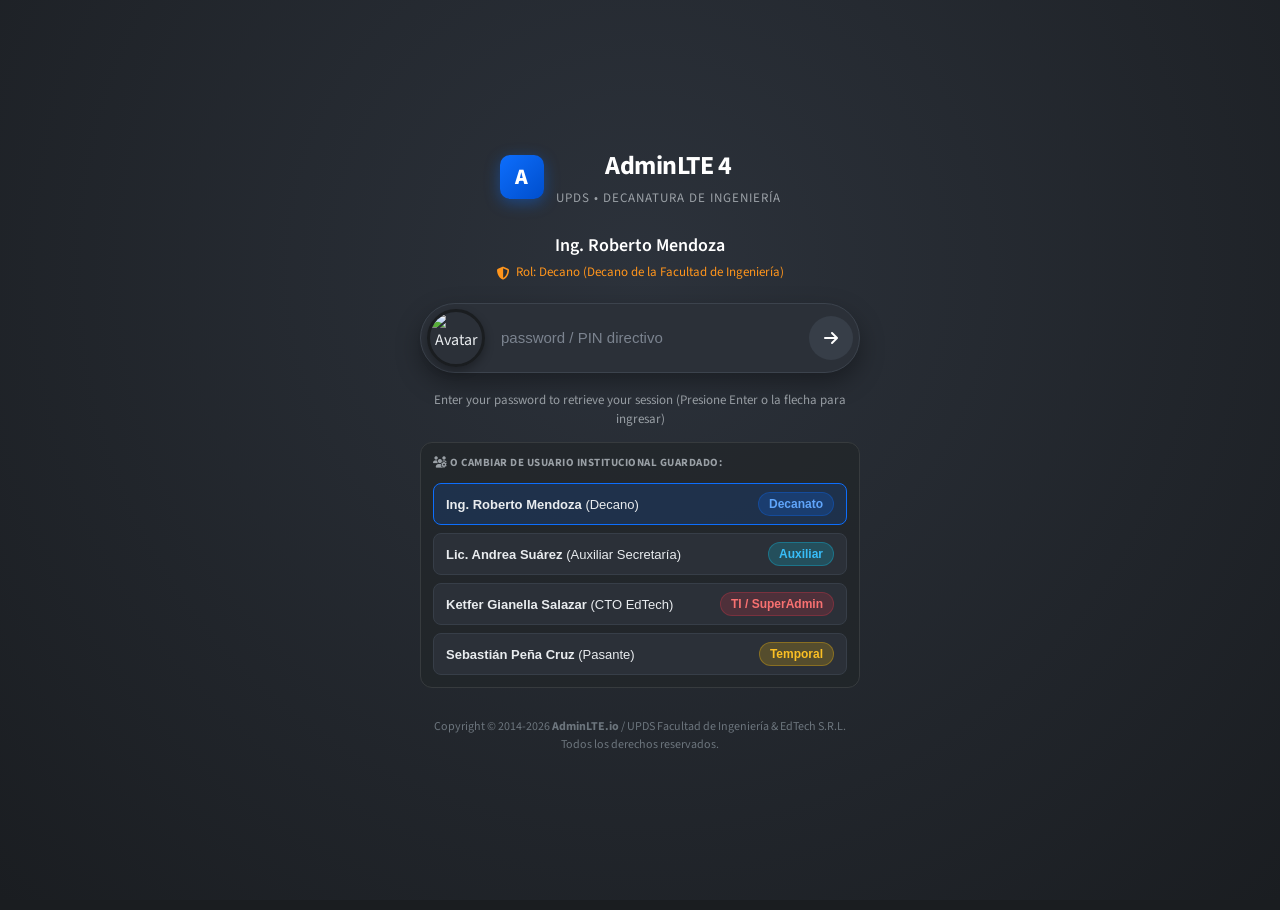
==== commit d23bd687: "feat: align Dashboard v1, v2, v3 and treeview 1:1 with AdminLTE 4 references" ====
--- a/dashboard-decano/index.html
+++ b/dashboard-decano/index.html
@@ -111,6 +111,37 @@
 
       <!-- Navigation Menu -->
       <div class="sidebar-menu-wrapper">
+        <div class="sidebar-header-title">VISTAS PRINCIPALES</div>
+        
+        <!-- TREEVIEW DROPDOWN DASHBOARD (MATCHING ADMINLTE SCREENSHOT) -->
+        <div class="sidebar-tree-item open" id="tree-dashboards">
+          <button type="button" class="sidebar-tree-header" onclick="toggleTree('tree-dashboards')">
+            <span class="icon"><i class="fa-solid fa-gauge-high"></i></span>
+            <span>Dashboard</span>
+            <span class="sidebar-tree-arrow"><i class="fa-solid fa-chevron-down"></i></span>
+          </button>
+          <ul class="sidebar-tree-menu">
+            <li class="sidebar-sub-item active" id="sub-dash-v1">
+              <button type="button" onclick="switchDashboardVersion('v1')">
+                <span class="sidebar-sub-icon-circle"></span>
+                <span>Dashboard v1 (Ciclo SOLICITA)</span>
+              </button>
+            </li>
+            <li class="sidebar-sub-item" id="sub-dash-v2">
+              <button type="button" onclick="switchDashboardVersion('v2')">
+                <span class="sidebar-sub-icon-circle"></span>
+                <span>Dashboard v2 (Chart.js Métricas)</span>
+              </button>
+            </li>
+            <li class="sidebar-sub-item" id="sub-dash-v3">
+              <button type="button" onclick="switchDashboardVersion('v3')">
+                <span class="sidebar-sub-icon-circle"></span>
+                <span>Dashboard v3 (Data Tables Alumnos)</span>
+              </button>
+            </li>
+          </ul>
+        </div>
+
         <div class="sidebar-header-title">PLANIFICACIÓN ACADÉMICA</div>
         <ul class="sidebar-nav-list">
           <li class="sidebar-nav-item active" data-target-tab="tab-foro">
@@ -184,6 +215,9 @@
             <i class="fa-regular fa-comments"></i>
             <span class="header-badge badge-danger">15</span>
           </button>
+          <button class="header-icon-btn" id="btn-toggle-finances" onclick="toggleFinancialsVisibility()" title="Alternar visibilidad de ganancias UPDS (Confidencial)">
+            <i class="fa-solid fa-eye-slash" id="icon-toggle-finances"></i>
+          </button>
           <button class="header-icon-btn" onclick="lockDashboard()" title="Bloquear Pantalla">
             <i class="fa-solid fa-lock"></i>
           </button>
@@ -197,14 +231,29 @@
 
       <!-- CONTENT HEADER / BREADCRUMB -->
       <div class="content-header">
-        <h1 class="content-title" id="page-title">
-          <i class="fa-solid fa-diagram-project" style="color:var(--bs-primary);"></i>
-          <span>Gestión de Apertura de Materias</span>
-        </h1>
-        <div class="content-breadcrumb">
-          <a href="javascript:void(0)" onclick="switchTab('tab-foro')">Decanato</a>
-          <span>/</span>
-          <span id="breadcrumb-current">Materias & Planificación Académica</span>
+        <div>
+          <h1 class="content-title" id="page-title">
+            <i class="fa-solid fa-diagram-project" style="color:var(--bs-primary);"></i>
+            <span>Dashboard v1 — Gestión de Materias SOLICITA</span>
+          </h1>
+          <div class="content-breadcrumb">
+            <a href="javascript:void(0)" onclick="switchDashboardVersion('v1')">Home</a>
+            <span>/</span>
+            <span id="breadcrumb-current">Dashboard v1</span>
+          </div>
+        </div>
+
+        <!-- Quick Dashboard Version Switcher (v1, v2, v3) -->
+        <div class="dashboard-version-pills">
+          <button type="button" id="pill-v1" class="version-pill-btn active" onclick="switchDashboardVersion('v1')">
+            <i class="fa-solid fa-table-cells"></i> v1: Materias SOLICITA
+          </button>
+          <button type="button" id="pill-v2" class="version-pill-btn" onclick="switchDashboardVersion('v2')">
+            <i class="fa-solid fa-chart-line"></i> v2: Chart.js
+          </button>
+          <button type="button" id="pill-v3" class="version-pill-btn" onclick="switchDashboardVersion('v3')">
+            <i class="fa-solid fa-table-list"></i> v3: Data Tables
+          </button>
         </div>
       </div>
 
@@ -216,46 +265,26 @@
         =================================================================== -->
         <div id="view-dashboard">
           
-          <!-- TOP 4 KPI TILES (MATCHING IMAGE 3) -->
-          <div class="kpi-grid">
-            <div class="kpi-card">
-              <div class="kpi-border-accent accent-blue"></div>
-              <div class="kpi-title">
-                <span>Materias en Foro</span>
-                <i class="fa-solid fa-comments" style="color:var(--bs-primary);"></i>
-              </div>
-              <div class="kpi-value" id="kpi-total-foro">4</div>
-              <div class="kpi-subtext">Acumulando solicitudes de estudiantes</div>
-            </div>
-
-            <div class="kpi-card">
-              <div class="kpi-border-accent accent-green"></div>
-              <div class="kpi-title">
-                <span>En Mesa de Evaluación</span>
-                <i class="fa-solid fa-scale-balanced" style="color:var(--bs-success);"></i>
-              </div>
-              <div class="kpi-value" id="kpi-total-eval">2</div>
-              <div class="kpi-subtext">Superaron el mínimo de 10 alumnos</div>
-            </div>
-
-            <div class="kpi-card">
-              <div class="kpi-border-accent accent-yellow"></div>
-              <div class="kpi-title">
-                <span>Meta Pendiente (&lt; 10)</span>
-                <i class="fa-solid fa-clock-rotate-left" style="color:var(--bs-warning);"></i>
-              </div>
-              <div class="kpi-value" id="kpi-total-pendientes">2</div>
-              <div class="kpi-subtext">Requieren más postulaciones o difusión</div>
-            </div>
-
-            <div class="kpi-card">
-              <div class="kpi-border-accent accent-cyan"></div>
-              <div class="kpi-title">
-                <span>Habilitadas Oficiales</span>
-                <i class="fa-solid fa-file-circle-check" style="color:var(--bs-info);"></i>
-              </div>
-              <div class="kpi-value" id="kpi-total-habilitadas">1</div>
-              <div class="kpi-subtext">Con acta generada y enviadas a Registro</div>
+          <!-- TOP 4 KPI TILES (EXACT IMAGE 1 DESIGN: PROJECTS) -->
+          <div class="kpi-grid-projects">
+            <div class="kpi-project-card">
+              <div class="kpi-project-label">Active projects</div>
+              <div class="kpi-project-value" id="kpi-active-projects">6</div>
+            </div>
+
+            <div class="kpi-project-card">
+              <div class="kpi-project-label">On track</div>
+              <div class="kpi-project-value kpi-val-green" id="kpi-on-track">3</div>
+            </div>
+
+            <div class="kpi-project-card">
+              <div class="kpi-project-label">At risk / delayed</div>
+              <div class="kpi-project-value kpi-val-yellow" id="kpi-at-risk">2</div>
+            </div>
+
+            <div class="kpi-project-card">
+              <div class="kpi-project-label">Completed</div>
+              <div class="kpi-project-value" id="kpi-completed">1</div>
             </div>
           </div>
 
@@ -278,22 +307,27 @@
             </button>
           </div>
 
-          <!-- SECTION 1: MATERIAS DEL FORO -->
+          <!-- SECTION 1: MATERIAS DEL FORO (PROJECTS TABLE - IMAGE 1) -->
           <div id="section-foro">
             <div class="card-main">
               <div class="card-toolbar">
                 <div class="card-toolbar-title">
-                  <i class="fa-solid fa-list-check" style="color:var(--bs-primary);"></i>
-                  <span>Materias Activas en Foro de Estudiantes</span>
+                  <span>All projects</span>
                 </div>
                 <div class="card-toolbar-actions">
                   <div class="table-search-box">
                     <i class="fa-solid fa-magnifying-glass table-search-icon"></i>
-                    <input type="text" class="table-search-input" placeholder="Filtrar materias...">
+                    <input type="text" id="filter-foro-search" class="table-search-input" placeholder="Search projects..." oninput="filtrarMateriasForo()">
                   </div>
+                  <select id="filter-foro-status" class="table-filter-select" onchange="filtrarMateriasForo()">
+                    <option value="all">All statuses</option>
+                    <option value="ontrack">On track</option>
+                    <option value="atrisk">At risk</option>
+                    <option value="delayed">Delayed</option>
+                  </select>
                   <button type="button" class="btn-primary-action" onclick="abrirModalPresencial('FORO-01')">
-                    <i class="fa-solid fa-user-plus"></i>
-                    <span>+ Registrar Alumno Presencial</span>
+                    <i class="fa-solid fa-plus"></i>
+                    <span>+ New project</span>
                   </button>
                 </div>
               </div>
@@ -301,13 +335,14 @@
                 <table class="adminlte-table">
                   <thead>
                     <tr>
-                      <th>Materia / Carrera</th>
-                      <th>Estado Meta</th>
-                      <th>Progreso (Mín. 10)</th>
-                      <th>Estudiantes</th>
-                      <th>Recaudación Potencial</th>
-                      <th>Turno Requerido</th>
-                      <th>Acciones</th>
+                      <th style="width:25%;">Project</th>
+                      <th style="width:12%;">Status</th>
+                      <th style="width:16%;">Progress</th>
+                      <th style="width:12%;">Team</th>
+                      <th style="width:10%;">Budget</th>
+                      <th style="width:11%;">Due</th>
+                      <th style="width:8%;">Priority</th>
+                      <th style="width:6%; text-align:right;">Actions</th>
                     </tr>
                   </thead>
                   <tbody id="tbody-foro">
@@ -316,7 +351,7 @@
                 </table>
               </div>
               <div class="card-footer">
-                <div>Nota: Las materias que alcanzan 10 o más alumnos habilitan el botón para <strong>Pasar a Mesa de Evaluación</strong>.</div>
+                <div>Nota: Las materias que alcanzan 10 o más alumnos habilitan la acción para <strong>Pasar a Mesa de Evaluación</strong>.</div>
               </div>
             </div>
           </div>
@@ -341,7 +376,7 @@
                       <th>Estado Docente</th>
                       <th>Turno & Espacio Físico</th>
                       <th>Docente Asignado</th>
-                      <th>Viabilidad Financiera</th>
+                      <th>Validación Académica</th>
                       <th>Alumnos</th>
                       <th>Acciones</th>
                     </tr>
@@ -380,7 +415,7 @@
                       <th>Materia & Plan</th>
                       <th>Docente Titular</th>
                       <th>Turno & Aula Asignada</th>
-                      <th>Inscripción & Margen</th>
+                      <th>Alumnos Matriculados</th>
                       <th>Estado Registro</th>
                       <th>Documento</th>
                     </tr>
@@ -455,6 +490,336 @@
           </div>
         </div>
 
+        <!-- ===================================================================
+             VIEW 3: ESTADÍSTICAS ACADÉMICAS & DEMANDA ESTUDIANTIL
+        =================================================================== -->
+        <div id="view-estadisticas" style="display:none;">
+          
+          <!-- TOP 4 STATS SUMMARY -->
+          <div class="kpi-grid">
+            <div class="kpi-card">
+              <div class="kpi-border-accent accent-blue"></div>
+              <div class="kpi-title">
+                <span>Total Solicitudes Estudiantiles</span>
+                <i class="fa-solid fa-users" style="color:var(--bs-primary);"></i>
+              </div>
+              <div class="kpi-value" id="stat-kpi-solicitudes">0</div>
+              <div class="kpi-subtext">Alumnos interesados en el foro</div>
+            </div>
+
+            <div class="kpi-card">
+              <div class="kpi-border-accent accent-green"></div>
+              <div class="kpi-title">
+                <span>Alumnos en Habilitadas</span>
+                <i class="fa-solid fa-graduation-cap" style="color:var(--bs-success);"></i>
+              </div>
+              <div class="kpi-value" id="stat-kpi-matriculados">0</div>
+              <div class="kpi-subtext">Matriculados listos para Registro</div>
+            </div>
+
+            <div class="kpi-card">
+              <div class="kpi-border-accent accent-cyan"></div>
+              <div class="kpi-title">
+                <span>Promedio por Paralelo</span>
+                <i class="fa-solid fa-chart-line" style="color:var(--bs-info);"></i>
+              </div>
+              <div class="kpi-value" id="stat-kpi-promedio">0</div>
+              <div class="kpi-subtext">Estudiantes por materia autorizada</div>
+            </div>
+
+            <div class="kpi-card">
+              <div class="kpi-border-accent accent-orange"></div>
+              <div class="kpi-title">
+                <span>Tasa de Viabilidad</span>
+                <i class="fa-solid fa-percent" style="color:var(--bs-edtech-orange);"></i>
+              </div>
+              <div class="kpi-value" id="stat-kpi-viabilidad">0%</div>
+              <div class="kpi-subtext">Materias que superan la meta de 10</div>
+            </div>
+          </div>
+
+          <!-- 4 CHART.JS CARDS (EXACT ADMINLTE 4 DESIGN AS PER USER SCREENSHOT) -->
+          <div class="charts-grid-2x2">
+            
+            <!-- 1. LINE CHART -->
+            <div class="chart-card">
+              <div class="chart-card-header">
+                <div class="chart-card-title">
+                  <i class="fa-solid fa-chart-line" style="color:#0d6efd;"></i>
+                  <span>Line Chart</span>
+                  <span style="font-size:12px; color:#8b949e; font-weight:normal; margin-left:6px;">— Tendencia Modular de Solicitudes</span>
+                </div>
+                <div class="chart-card-tools">
+                  <button type="button" class="chart-tool-btn" title="Minimizar"><i class="fa-solid fa-minus"></i></button>
+                </div>
+              </div>
+              <div class="chart-card-body">
+                <canvas id="chart-line-solicitudes"></canvas>
+              </div>
+            </div>
+
+            <!-- 2. AREA CHART -->
+            <div class="chart-card">
+              <div class="chart-card-header">
+                <div class="chart-card-title">
+                  <i class="fa-solid fa-chart-area" style="color:#0dcaf0;"></i>
+                  <span>Area Chart</span>
+                  <span style="font-size:12px; color:#8b949e; font-weight:normal; margin-left:6px;">— Postulantes en Foro vs Habilitados</span>
+                </div>
+                <div class="chart-card-tools">
+                  <button type="button" class="chart-tool-btn" title="Minimizar"><i class="fa-solid fa-minus"></i></button>
+                </div>
+              </div>
+              <div class="chart-card-body">
+                <canvas id="chart-area-demanda"></canvas>
+              </div>
+            </div>
+
+            <!-- 3. COLUMN CHART -->
+            <div class="chart-card">
+              <div class="chart-card-header">
+                <div class="chart-card-title">
+                  <i class="fa-solid fa-chart-simple" style="color:#a855f7;"></i>
+                  <span>Column Chart</span>
+                  <span style="font-size:12px; color:#8b949e; font-weight:normal; margin-left:6px;">— Demanda Estudiantil por Turno UPDS</span>
+                </div>
+                <div class="chart-card-tools">
+                  <button type="button" class="chart-tool-btn" title="Minimizar"><i class="fa-solid fa-minus"></i></button>
+                </div>
+              </div>
+              <div class="chart-card-body">
+                <canvas id="chart-column-turnos"></canvas>
+              </div>
+            </div>
+
+            <!-- 4. DONUT CHART -->
+            <div class="chart-card">
+              <div class="chart-card-header">
+                <div class="chart-card-title">
+                  <i class="fa-solid fa-chart-pie" style="color:#d63384;"></i>
+                  <span>Donut Chart</span>
+                  <span style="font-size:12px; color:#8b949e; font-weight:normal; margin-left:6px;">— Distribución por Carrera de Ingeniería</span>
+                </div>
+                <div class="chart-card-tools">
+                  <button type="button" class="chart-tool-btn" title="Minimizar"><i class="fa-solid fa-minus"></i></button>
+                </div>
+              </div>
+              <div class="chart-card-body" style="display:flex; justify-content:center; align-items:center; min-height:260px;">
+                <canvas id="chart-donut-carreras"></canvas>
+              </div>
+            </div>
+
+          </div>
+
+          <!-- RANKING DETAIL TABLE & DEMANDA -->
+          <div class="stats-grid-2">
+            
+            <!-- Card 1: Ranking Materias Más Solicitadas -->
+            <div class="stat-card">
+              <div class="stat-card-header">
+                <div class="stat-card-title">
+                  <i class="fa-solid fa-fire" style="color:#f97316;"></i>
+                  <span>Materias Más Solicitadas en Foro (Demanda Estudiantil)</span>
+                </div>
+                <span style="font-size:12px; color:#9ca3af;">Meta: ≥10</span>
+              </div>
+              <div class="stat-rank-list" id="stat-ranking-materias">
+                <!-- Injected dynamically by dashboard.js -->
+              </div>
+            </div>
+
+            <!-- Card 2: Demanda por Turno Académico -->
+            <div class="stat-card">
+              <div class="stat-card-header">
+                <div class="stat-card-title">
+                  <i class="fa-regular fa-clock" style="color:#38bdf8;"></i>
+                  <span>Distribución de Demanda por Turno (UPDS)</span>
+                </div>
+                <span style="font-size:12px; color:#9ca3af;">4 turnos</span>
+              </div>
+              <div class="stat-rank-list" id="stat-demand-turnos">
+                <!-- Injected dynamically by dashboard.js -->
+              </div>
+            </div>
+
+            <!-- Card 3: Demanda por Carrera de Ingeniería -->
+            <div class="stat-card">
+              <div class="stat-card-header">
+                <div class="stat-card-title">
+                  <i class="fa-solid fa-network-wired" style="color:#a855f7;"></i>
+                  <span>Demanda Estudiantil por Carrera</span>
+                </div>
+                <span style="font-size:12px; color:#9ca3af;">Facultad de Ingeniería</span>
+              </div>
+              <div class="stat-rank-list" id="stat-demand-carreras">
+                <!-- Injected dynamically by dashboard.js -->
+              </div>
+            </div>
+
+            <!-- Card 4: Estado del Ciclo de Apertura -->
+            <div class="stat-card">
+              <div class="stat-card-header">
+                <div class="stat-card-title">
+                  <i class="fa-solid fa-diagram-next" style="color:#22c55e;"></i>
+                  <span>Estado del Ciclo de Materias (Flujo SOLICITA)</span>
+                </div>
+                <span style="font-size:12px; color:#9ca3af;">Total Activas</span>
+              </div>
+              <div class="stat-rank-list" id="stat-pipeline-breakdown">
+                <!-- Injected dynamically by dashboard.js -->
+              </div>
+            </div>
+
+          </div>
+
+          <!-- MÓDULO CONFIDENCIAL DE GANANCIAS PARA LA UNIVERSIDAD UPDS -->
+          <div class="confidential-card" id="confidential-profits-section">
+            <div class="confidential-header">
+              <div class="confidential-title-group">
+                <h3>
+                  <i class="fa-solid fa-building-columns" style="color:var(--bs-primary);"></i>
+                  <span>Balance Económico Institucional (UPDS)</span>
+                  <span id="badge-privacy-status" class="badge-pill badge-atrisk" style="font-size:11px; margin-left:8px;">
+                    <i class="fa-solid fa-lock"></i> Oculto por Privacidad
+                  </span>
+                </h3>
+                <p>Métricas confidenciales de recaudación de matrículas y ganancias operativas de la Facultad de Ingeniería.</p>
+              </div>
+              <button type="button" class="btn-privacy-pill" id="btn-privacy-stats-toggle" onclick="toggleFinancialsVisibility()">
+                <i class="fa-solid fa-eye" id="icon-privacy-stats"></i>
+                <span id="label-privacy-stats">Ver Ganancias de la Universidad</span>
+              </button>
+            </div>
+
+            <!-- Estado Bloqueado / Oculto -->
+            <div id="confidential-locked-block" class="confidential-locked-state">
+              <i class="fa-solid fa-shield-halved" style="font-size:32px; color:#fbbf24; margin-bottom:12px; display:inline-block;"></i>
+              <h4 style="color:#fff; font-size:16px; font-weight:700;">Datos Financieros Protegidos</h4>
+              <p style="color:#9ca3af; font-size:13px; max-width:560px; margin:8px auto 16px;">
+                La visualización de aranceles estudiantiles (Bs 640/módulo), honorarios docentes (Bs 2.500) y margen de ganancia para la UPDS se mantiene oculta por confidencialidad directiva.
+              </p>
+              <button type="button" class="btn-primary-action" onclick="toggleFinancialsVisibility()" style="margin:0 auto; padding:8px 18px;">
+                <i class="fa-solid fa-unlock-keyhole"></i> Revelar Ganancias para la Universidad
+              </button>
+            </div>
+
+            <!-- Estado Desbloqueado con Cifras Oficiales UPDS -->
+            <div id="confidential-unlocked-block" style="display:none;">
+              <div class="confidential-grid">
+                <div class="profit-tile">
+                  <div class="profit-tile-title">Recaudación Matrículas</div>
+                  <div class="profit-tile-value" style="color:#60a5fa;" id="stat-calc-recaudacion">Bs 0</div>
+                  <small style="color:#9ca3af; font-size:11px;">Alumnos matriculados x Bs 640</small>
+                </div>
+
+                <div class="profit-tile">
+                  <div class="profit-tile-title">Honorarios Docentes</div>
+                  <div class="profit-tile-value" style="color:#f87171;" id="stat-calc-docentes">Bs 0</div>
+                  <small style="color:#9ca3af; font-size:11px;">Bs 2.500 por materia habilitada</small>
+                </div>
+
+                <div class="profit-tile" style="border-color:rgba(25,135,84,0.4); background:rgba(25,135,84,0.1);">
+                  <div class="profit-tile-title" style="color:#4ade80; font-weight:700;">Ganancia Neta UPDS</div>
+                  <div class="profit-tile-value" style="color:#4ade80;" id="stat-calc-ganancia">Bs 0</div>
+                  <small style="color:#86efac; font-size:11px;">Superávit de la Facultad</small>
+                </div>
+
+                <div class="profit-tile">
+                  <div class="profit-tile-title">Margen Institucional</div>
+                  <div class="profit-tile-value" style="color:#facc15;" id="stat-calc-margen-pct">0%</div>
+                  <small style="color:#9ca3af; font-size:11px;">Retorno sobre costos docentes</small>
+                </div>
+              </div>
+              <div style="margin-top:14px; text-align:right;">
+                <button type="button" class="btn-secondary-action" onclick="toggleFinancialsVisibility()" style="font-size:12px; padding:5px 12px;">
+                  <i class="fa-solid fa-eye-slash"></i> Ocultar Ganancias Nuevamente
+                </button>
+              </div>
+            </div>
+
+          </div>
+
+        </div>
+
+        <!-- ===================================================================
+             VIEW 4: DATA TABLES - PADRÓN DE ESTUDIANTES (IMAGE SCREENSHOT)
+        =================================================================== -->
+        <div id="view-estudiantes" style="display:none;">
+          <div class="card-main">
+            <div class="card-toolbar">
+              <div>
+                <div class="card-toolbar-title">
+                  <i class="fa-solid fa-table-list" style="color:var(--bs-primary);"></i>
+                  <span>Data Tables — Estudiantes SOLICITA</span>
+                </div>
+                <div style="font-size:12px; color:#8b949e; margin-top:3px;">
+                  Búsqueda directa de alumnos, verificación de estado en grupos y acceso al perfil académico
+                </div>
+              </div>
+
+              <!-- Top Action Tools: Export CSV, JSON & Filter (Matching AdminLTE Screenshot) -->
+              <div class="card-toolbar-actions">
+                <div class="dt-export-group">
+                  <button type="button" class="btn-export-outline" onclick="exportarEstudiantesCSV()" title="Descargar como CSV">
+                    <i class="fa-solid fa-file-csv"></i> Export CSV
+                  </button>
+                  <button type="button" class="btn-export-outline" onclick="exportarEstudiantesJSON()" title="Descargar como JSON">
+                    <i class="fa-solid fa-file-code"></i> Export JSON
+                  </button>
+                  <button type="button" class="btn-export-outline" onclick="window.print()" title="Imprimir padrón">
+                    <i class="fa-solid fa-print"></i> Print
+                  </button>
+                </div>
+                <div class="table-search-box">
+                  <i class="fa-solid fa-magnifying-glass table-search-icon"></i>
+                  <input type="text" id="dt-filter-global" class="table-search-input" placeholder="Filter rows..." oninput="filtrarEstudiantesGlobal(this.value)">
+                </div>
+              </div>
+            </div>
+
+            <!-- TABLA CON FILTROS POR COLUMNA (MATCHING SCREENSHOT) -->
+            <div class="table-responsive">
+              <table class="adminlte-table" id="table-dt-estudiantes">
+                <thead>
+                  <tr>
+                    <th style="width:4%;">#</th>
+                    <th style="width:24%;">
+                      <div>Name <i class="fa-solid fa-sort" style="font-size:10px; color:#6b7280;"></i></div>
+                      <input type="text" id="dt-col-name" class="dt-filter-input" placeholder="Filtrar nombre..." oninput="filtrarEstudiantesColumnas()">
+                    </th>
+                    <th style="width:18%;">
+                      <div>Registro / Correo <i class="fa-solid fa-sort" style="font-size:10px; color:#6b7280;"></i></div>
+                      <input type="text" id="dt-col-reg" class="dt-filter-input" placeholder="Filtrar registro..." oninput="filtrarEstudiantesColumnas()">
+                    </th>
+                    <th style="width:18%;">
+                      <div>Carrera <i class="fa-solid fa-sort" style="font-size:10px; color:#6b7280;"></i></div>
+                      <input type="text" id="dt-col-carrera" class="dt-filter-input" placeholder="Filtrar carrera..." oninput="filtrarEstudiantesColumnas()">
+                    </th>
+                    <th style="width:14%;">
+                      <div>Estado en Grupo <i class="fa-solid fa-sort" style="font-size:10px; color:#6b7280;"></i></div>
+                      <input type="text" id="dt-col-estado" class="dt-filter-input" placeholder="Estado..." oninput="filtrarEstudiantesColumnas()">
+                    </th>
+                    <th style="width:14%;">Materia(s) Solicitada(s)</th>
+                    <th style="width:8%; text-align:center;">Perfil</th>
+                  </tr>
+                </thead>
+                <tbody id="tbody-estudiantes">
+                  <!-- Populated dynamically by dashboard.js -->
+                </tbody>
+              </table>
+            </div>
+
+            <div class="card-footer">
+              <div id="dt-estudiantes-count-label">Mostrando estudiantes</div>
+              <div class="pagination-group">
+                <button class="page-btn active">1</button>
+                <button class="page-btn">2</button>
+                <button class="page-btn">3</button>
+              </div>
+            </div>
+          </div>
+        </div>
+
       </div>
     </div>
   </div>
@@ -517,19 +882,19 @@
           <!-- Filled dynamically by JS -->
         </div>
 
-        <!-- Resumen Financiero y de Viabilidad -->
+        <!-- Resumen Académico y de Viabilidad -->
         <div class="viability-summary-card">
           <div>
             <div class="viability-item-title">Alumnos Validados</div>
             <div class="viability-item-val" id="asig-calc-alumnos">16</div>
           </div>
           <div>
-            <div class="viability-item-title">Ingreso Estimado UPDS</div>
-            <div class="viability-item-val" style="color:#60a5fa;" id="asig-calc-ingreso">Bs 10.240</div>
+            <div class="viability-item-title">Capacidad del Espacio</div>
+            <div class="viability-item-val" style="color:#60a5fa;" id="asig-calc-capacidad">30 cupos</div>
           </div>
           <div>
-            <div class="viability-item-title">Margen Neto UPDS</div>
-            <div class="viability-item-val" style="color:#4ade80;" id="asig-calc-margen">Bs 7.740</div>
+            <div class="viability-item-title">Ganancia Estimada UPDS</div>
+            <div class="viability-item-val" style="color:#4ade80;" id="asig-calc-margen">••••••</div>
           </div>
         </div>
       </div>
@@ -786,8 +1151,79 @@
     </div>
   </div>
 
+  <!-- MODAL PERFIL ACADÉMICO DEL ESTUDIANTE (CON MATERIAS Y GRUPOS) -->
+  <div id="modal-perfil-estudiante" class="modal-backdrop">
+    <div class="modal-dialog modal-dialog-lg">
+      <div class="modal-header">
+        <div class="modal-title">
+          <i class="fa-solid fa-id-card" style="color:var(--bs-primary);"></i>
+          <span>Perfil Académico del Estudiante — SOLICITA UPDS</span>
+        </div>
+        <button type="button" class="modal-close-btn" onclick="cerrarModales()">
+          <i class="fa-solid fa-xmark"></i>
+        </button>
+      </div>
+      <div class="modal-body">
+        
+        <!-- Header con Datos Personales -->
+        <div class="student-profile-header">
+          <img src="https://images.unsplash.com/photo-1534528741775-53994a69daeb?w=140&auto=format&fit=crop&q=80" 
+               id="perfil-est-avatar" alt="Avatar Estudiante" class="student-profile-avatar">
+          <div style="flex:1;">
+            <div style="display:flex; align-items:center; justify-content:space-between; flex-wrap:wrap; gap:8px;">
+              <h2 id="perfil-est-nombre" style="font-size:20px; font-weight:800; color:#fff; margin:0;">Estudiante</h2>
+              <span id="perfil-est-estado-gral" class="badge-pill badge-ontrack">Matriculado Regular</span>
+            </div>
+            <div style="font-size:13px; color:#adb5bd; margin-top:4px;">
+              <span>Registro UPDS: <strong id="perfil-est-reg" style="color:#60a5fa; font-family:monospace;">00000000</strong></span>
+              <span style="margin:0 8px;">•</span>
+              <span id="perfil-est-carrera" style="color:#cbd5e1;">Carrera</span>
+              <span style="margin:0 8px;">•</span>
+              <span id="perfil-est-semestre" style="color:#cbd5e1;">Semestre</span>
+            </div>
+            <div style="margin-top:10px; display:flex; align-items:center; gap:12px; flex-wrap:wrap;">
+              <span style="font-size:13px; color:#9ca3af;"><i class="fa-solid fa-phone"></i> <span id="perfil-est-telefono">+591 00000000</span></span>
+              <a href="javascript:void(0)" id="perfil-est-whatsapp-btn" target="_blank" class="btn-whatsapp-action">
+                <i class="fa-brands fa-whatsapp"></i> Contactar por WhatsApp
+              </a>
+            </div>
+          </div>
+        </div>
+
+        <!-- Sección 1: Materias que está solicitando / Grupos asignados -->
+        <div style="margin-bottom:20px;">
+          <h4 style="font-size:14px; font-weight:700; color:#fff; text-transform:uppercase; letter-spacing:0.5px; margin-bottom:12px; display:flex; align-items:center; gap:8px;">
+            <i class="fa-solid fa-list-check" style="color:var(--bs-primary);"></i>
+            <span>Materias Solicitadas & Grupos de este Estudiante</span>
+          </h4>
+          <div id="perfil-est-materias-container">
+            <!-- Inyectado dinámicamente -->
+          </div>
+        </div>
+
+        <!-- Sección 2: Validación de Prerrequisitos de la Malla -->
+        <div style="background:#1a1d20; border:1px solid #373b3e; border-radius:8px; padding:14px 16px;">
+          <h4 style="font-size:13px; font-weight:700; color:#cbd5e1; margin-bottom:6px; display:flex; align-items:center; gap:8px;">
+            <i class="fa-solid fa-shield-halved" style="color:#22c55e;"></i>
+            <span>Validación de Prerrequisitos Académicos (Kardex UPDS)</span>
+          </h4>
+          <p style="font-size:12px; color:#9ca3af; margin:0;" id="perfil-est-prerreq-nota">
+            El estudiante cuenta con las materias correlativas aprobadas de semestres previos. Habilitado reglamentariamente para cursar.
+          </p>
+        </div>
+
+      </div>
+      <div class="modal-footer">
+        <button type="button" class="btn-secondary-action" onclick="cerrarModales()">Cerrar</button>
+      </div>
+    </div>
+  </div>
+
+  <!-- Chart.js 4 (AdminLTE Analytics) -->
+  <script src="https://cdn.jsdelivr.net/npm/chart.js"></script>
   <!-- Scripts -->
   <script src="js/data-solicita.js"></script>
   <script src="js/dashboard.js"></script>
 </body>
 </html>
+
--- a/dashboard-decano/css/adminlte-decano.css
+++ b/dashboard-decano/css/adminlte-decano.css
@@ -349,10 +349,29 @@
   margin-top: 4px;
 }
 
-.badge-role-ti { background: rgba(220, 53, 69, 0.2); color: #f87171; border: 1px solid rgba(220, 53, 69, 0.3); }
-.badge-role-decano { background: rgba(13, 110, 253, 0.2); color: #60a5fa; border: 1px solid rgba(13, 110, 253, 0.3); }
-.badge-role-auxiliar { background: rgba(13, 202, 240, 0.2); color: #38bdf8; border: 1px solid rgba(13, 202, 240, 0.3); }
-.badge-role-temporal { background: rgba(255, 193, 7, 0.2); color: #fbbf24; border: 1px solid rgba(255, 193, 7, 0.3); }
+.badge-role-ti {
+  background: rgba(220, 53, 69, 0.2);
+  color: #f87171;
+  border: 1px solid rgba(220, 53, 69, 0.3);
+}
+
+.badge-role-decano {
+  background: rgba(13, 110, 253, 0.2);
+  color: #60a5fa;
+  border: 1px solid rgba(13, 110, 253, 0.3);
+}
+
+.badge-role-auxiliar {
+  background: rgba(13, 202, 240, 0.2);
+  color: #38bdf8;
+  border: 1px solid rgba(13, 202, 240, 0.3);
+}
+
+.badge-role-temporal {
+  background: rgba(255, 193, 7, 0.2);
+  color: #fbbf24;
+  border: 1px solid rgba(255, 193, 7, 0.3);
+}
 
 .sidebar-filter {
   padding: 12px 16px 6px;
@@ -439,6 +458,144 @@
 }
 
 /* ===================================================================
+   2.1 SIDEBAR TREEVIEW & DASHBOARD VERSIONS (MATCHING SCREENSHOT)
+=================================================================== */
+.sidebar-tree-item {
+  display: flex;
+  flex-direction: column;
+  margin-bottom: 4px;
+}
+
+.sidebar-tree-header {
+  width: 100%;
+  display: flex;
+  align-items: center;
+  gap: 12px;
+  padding: 10px 12px;
+  color: #adb5bd;
+  text-decoration: none;
+  border-radius: 6px;
+  font-size: 14px;
+  font-weight: 600;
+  background: none;
+  border: none;
+  cursor: pointer;
+  text-align: left;
+  transition: all 0.2s ease;
+}
+
+.sidebar-tree-header:hover {
+  background-color: rgba(255, 255, 255, 0.06);
+  color: #fff;
+}
+
+.sidebar-tree-arrow,
+.tree-chevron {
+  margin-left: auto;
+  font-size: 11px;
+  color: #8b949e;
+  transition: transform 0.25s ease;
+}
+
+.sidebar-tree-item.open .sidebar-tree-arrow,
+.sidebar-tree-item.open .tree-chevron {
+  transform: rotate(180deg);
+}
+
+.sidebar-tree-menu {
+  list-style: none;
+  display: none;
+  flex-direction: column;
+  gap: 3px;
+  padding-left: 10px;
+  margin-top: 2px;
+}
+
+.sidebar-tree-item.open .sidebar-tree-menu {
+  display: flex;
+}
+
+.sidebar-sub-item button {
+  width: 100%;
+  display: flex;
+  align-items: center;
+  gap: 12px;
+  padding: 8px 12px;
+  color: #9aa0a6;
+  text-decoration: none;
+  border-radius: 6px;
+  font-size: 13px;
+  font-weight: 500;
+  background: none;
+  border: none;
+  cursor: pointer;
+  text-align: left;
+  transition: all 0.2s ease;
+}
+
+.sidebar-sub-item button:hover {
+  background-color: rgba(255, 255, 255, 0.05);
+  color: #fff;
+}
+
+.sidebar-sub-item.active button {
+  background-color: #2b3038;
+  color: #fff;
+  font-weight: 600;
+  box-shadow: inset 0 0 0 1px rgba(255, 255, 255, 0.08);
+}
+
+.sidebar-sub-icon-circle {
+  width: 13px;
+  height: 13px;
+  border-radius: 50%;
+  border: 1.5px solid #6c757d;
+  display: inline-block;
+  flex-shrink: 0;
+  transition: all 0.2s ease;
+}
+
+.sidebar-sub-item.active .sidebar-sub-icon-circle {
+  border-color: #fff;
+  background-color: transparent;
+  box-shadow: 0 0 6px rgba(255, 255, 255, 0.4);
+}
+
+/* Quick Version Switcher Pills in Content Header */
+.dashboard-version-pills {
+  display: inline-flex;
+  align-items: center;
+  background: #212529;
+  border: 1px solid var(--bs-card-border);
+  border-radius: 20px;
+  padding: 3px;
+  gap: 4px;
+}
+
+.version-pill-btn {
+  background: transparent;
+  border: none;
+  color: #adb5bd;
+  padding: 4px 12px;
+  border-radius: 16px;
+  font-size: 12px;
+  font-weight: 600;
+  cursor: pointer;
+  transition: all 0.2s ease;
+}
+
+.version-pill-btn:hover {
+  color: #fff;
+  background: rgba(255, 255, 255, 0.06);
+}
+
+.version-pill-btn.active {
+  background: var(--bs-primary);
+  color: #fff;
+  box-shadow: 0 2px 6px rgba(13, 110, 253, 0.3);
+}
+
+/* ===================================================================
    3. APP HEADER / NAVBAR
 =================================================================== */
 .app-header {
@@ -544,8 +701,15 @@
   line-height: 1;
 }
 
-.header-badge.badge-danger { background-color: var(--bs-danger); color: #fff; }
-.header-badge.badge-warning { background-color: var(--bs-warning); color: #000; }
+.header-badge.badge-danger {
+  background-color: var(--bs-danger);
+  color: #fff;
+}
+
+.header-badge.badge-warning {
+  background-color: var(--bs-warning);
+  color: #000;
+}
 
 .header-user-btn {
   display: flex;
@@ -624,8 +788,62 @@
 }
 
 /* ===================================================================
-   5. TOP KPI TILES (PROJECTS SUMMARY - IMAGE 3)
+   5. TOP KPI TILES (PROJECTS SUMMARY - IMAGE 1 EXACT DESIGN)
 =================================================================== */
+.kpi-grid-projects {
+  display: grid;
+  grid-template-columns: repeat(4, 1fr);
+  gap: 16px;
+  margin-bottom: 24px;
+}
+
+@media (max-width: 992px) {
+  .kpi-grid-projects {
+    grid-template-columns: repeat(2, 1fr);
+  }
+}
+
+@media (max-width: 576px) {
+  .kpi-grid-projects {
+    grid-template-columns: 1fr;
+  }
+}
+
+.kpi-project-card {
+  background-color: #212529;
+  border: 1px solid #343a40;
+  border-radius: 6px;
+  padding: 16px 20px;
+  transition: transform 0.2s ease, border-color 0.2s ease;
+}
+
+.kpi-project-card:hover {
+  transform: translateY(-2px);
+  border-color: #495057;
+}
+
+.kpi-project-label {
+  font-size: 13px;
+  color: #8b949e;
+  font-weight: 500;
+  margin-bottom: 6px;
+}
+
+.kpi-project-value {
+  font-size: 32px;
+  font-weight: 700;
+  color: #f0f6fc;
+  line-height: 1.1;
+}
+
+.kpi-val-green {
+  color: #2ea043;
+}
+
+.kpi-val-yellow {
+  color: #d29922;
+}
+
 .kpi-grid {
   display: grid;
   grid-template-columns: repeat(auto-fit, minmax(220px, 1fr));
@@ -680,11 +898,25 @@
   height: 3px;
 }
 
-.accent-blue { background-color: var(--bs-primary); }
-.accent-green { background-color: var(--bs-success); }
-.accent-yellow { background-color: var(--bs-warning); }
-.accent-cyan { background-color: var(--bs-info); }
-.accent-orange { background-color: var(--bs-edtech-orange); }
+.accent-blue {
+  background-color: var(--bs-primary);
+}
+
+.accent-green {
+  background-color: var(--bs-success);
+}
+
+.accent-yellow {
+  background-color: var(--bs-warning);
+}
+
+.accent-cyan {
+  background-color: var(--bs-info);
+}
+
+.accent-orange {
+  background-color: var(--bs-edtech-orange);
+}
 
 /* ===================================================================
    6. 3-TAB STAGES SELECTOR (FORO -> EVALUACIÓN -> HABILITADAS)
@@ -1538,10 +1770,12 @@
   body * {
     visibility: hidden;
   }
+
   .acta-document-container,
   .acta-document-container * {
     visibility: visible;
   }
+
   .acta-document-container {
     position: absolute;
     left: 0;
@@ -1550,6 +1784,7 @@
     box-shadow: none;
     padding: 20px;
   }
+
   .modal-footer,
   .modal-header,
   .app-sidebar,
@@ -1559,16 +1794,389 @@
 }
 
 /* ===================================================================
-   12. RESPONSIVENESS
+   16. ADMINLTE 4 DATATABLES & STUDENT PROFILE (IMAGE SCREENSHOT)
 =================================================================== */
+.dt-export-group {
+  display: flex;
+  align-items: center;
+  gap: 8px;
+  flex-wrap: wrap;
+}
+
+.btn-export-outline {
+  background: transparent;
+  border: 1px solid #495057;
+  color: #adb5bd;
+  padding: 5px 12px;
+  border-radius: 5px;
+  font-size: 12px;
+  cursor: pointer;
+  display: inline-flex;
+  align-items: center;
+  gap: 6px;
+  transition: all 0.2s;
+}
+
+.btn-export-outline:hover {
+  background: rgba(255, 255, 255, 0.08);
+  color: #fff;
+  border-color: #ced4da;
+}
+
+.dt-filter-input {
+  width: 100%;
+  background: #2b3038;
+  border: 1px solid #444c56;
+  border-radius: 4px;
+  color: #fff;
+  padding: 4px 8px;
+  font-size: 12px;
+  margin-top: 6px;
+  outline: none;
+  font-weight: normal;
+}
+
+.dt-filter-input:focus {
+  border-color: var(--bs-primary);
+}
+
+.dt-filter-input::placeholder {
+  color: #6b7280;
+}
+
+.student-profile-header {
+  display: flex;
+  align-items: center;
+  gap: 18px;
+  padding-bottom: 20px;
+  border-bottom: 1px solid var(--bs-card-border);
+  margin-bottom: 20px;
+}
+
+.student-profile-avatar {
+  width: 68px;
+  height: 68px;
+  border-radius: 50%;
+  border: 3px solid var(--bs-primary);
+  object-fit: cover;
+  background: #212529;
+}
+
+.student-subject-card {
+  background: #1a1d20;
+  border: 1px solid var(--bs-border-color);
+  border-radius: 8px;
+  padding: 14px 16px;
+  margin-bottom: 12px;
+  display: flex;
+  align-items: center;
+  justify-content: space-between;
+  gap: 12px;
+  flex-wrap: wrap;
+  transition: border-color 0.2s;
+}
+
+.student-subject-card:hover {
+  border-color: var(--bs-primary);
+}
+
+.btn-whatsapp-action {
+  background: #198754;
+  color: #fff;
+  border: none;
+  border-radius: 6px;
+  padding: 6px 14px;
+  font-size: 12px;
+  font-weight: 600;
+  text-decoration: none;
+  display: inline-flex;
+  align-items: center;
+  gap: 6px;
+  cursor: pointer;
+  transition: background 0.2s;
+}
+
+.btn-whatsapp-action:hover {
+  background: #157347;
+  color: #fff;
+}
+
+.charts-grid-2x2 {
+  display: grid;
+  grid-template-columns: repeat(2, 1fr);
+  gap: 20px;
+  margin-bottom: 24px;
+}
+
+@media (max-width: 992px) {
+  .charts-grid-2x2 {
+    grid-template-columns: 1fr;
+  }
+}
+
+.chart-card {
+  background-color: var(--bs-card-bg);
+  border: 1px solid var(--bs-card-border);
+  border-radius: 10px;
+  box-shadow: 0 4px 15px rgba(0, 0, 0, 0.2);
+  display: flex;
+  flex-direction: column;
+  overflow: hidden;
+}
+
+.chart-card-header {
+  padding: 14px 18px;
+  border-bottom: 1px solid var(--bs-card-border);
+  display: flex;
+  align-items: center;
+  justify-content: space-between;
+}
+
+.chart-card-title {
+  font-size: 15px;
+  font-weight: 700;
+  color: #fff;
+  display: flex;
+  align-items: center;
+  gap: 8px;
+}
+
+.chart-card-tools {
+  display: flex;
+  align-items: center;
+  gap: 8px;
+}
+
+.chart-tool-btn {
+  background: none;
+  border: none;
+  color: #6c757d;
+  font-size: 13px;
+  cursor: pointer;
+  padding: 2px 6px;
+  border-radius: 4px;
+  transition: color 0.15s;
+}
+
+.chart-tool-btn:hover {
+  color: #fff;
+}
+
+.chart-card-body {
+  padding: 18px 20px;
+  position: relative;
+  min-height: 250px;
+  flex: 1;
+}
+
+/* ===================================================================
+   13. ESTADÍSTICAS ACADÉMICAS & DEMANDA ESTUDIANTIL
+=================================================================== */
+.stats-grid-2 {
+  display: grid;
+  grid-template-columns: repeat(auto-fit, minmax(420px, 1fr));
+  gap: 20px;
+  margin-bottom: 24px;
+}
+
+.stat-card {
+  background-color: var(--bs-card-bg);
+  border: 1px solid var(--bs-card-border);
+  border-radius: 10px;
+  padding: 20px;
+  box-shadow: 0 4px 15px rgba(0, 0, 0, 0.2);
+}
+
+.stat-card-header {
+  display: flex;
+  align-items: center;
+  justify-content: space-between;
+  border-bottom: 1px solid var(--bs-card-border);
+  padding-bottom: 12px;
+  margin-bottom: 16px;
+}
+
+.stat-card-title {
+  font-size: 16px;
+  font-weight: 700;
+  color: #fff;
+  display: flex;
+  align-items: center;
+  gap: 10px;
+}
+
+.stat-rank-list {
+  display: flex;
+  flex-direction: column;
+  gap: 14px;
+}
+
+.stat-rank-item {
+  display: flex;
+  flex-direction: column;
+  gap: 6px;
+}
+
+.stat-rank-info {
+  display: flex;
+  align-items: center;
+  justify-content: space-between;
+  font-size: 13px;
+}
+
+.stat-rank-name {
+  font-weight: 600;
+  color: #e9ecef;
+}
+
+.stat-rank-badge {
+  font-weight: 700;
+  color: var(--bs-primary);
+  background: rgba(13, 110, 253, 0.15);
+  padding: 2px 8px;
+  border-radius: 6px;
+  font-size: 12px;
+}
+
+.stat-bar-track {
+  height: 8px;
+  background-color: #1a1d20;
+  border-radius: 4px;
+  overflow: hidden;
+}
+
+.stat-bar-fill {
+  height: 100%;
+  border-radius: 4px;
+  transition: width 0.4s ease;
+}
+
+/* ===================================================================
+   14. MÓDULO CONFIDENCIAL DE GANANCIAS UPDS
+=================================================================== */
+.confidential-card {
+  background: linear-gradient(135deg, #1f252d 0%, #171a1f 100%);
+  border: 1px solid #374151;
+  border-radius: 12px;
+  padding: 24px;
+  margin-top: 24px;
+  position: relative;
+  overflow: hidden;
+  box-shadow: 0 8px 25px rgba(0, 0, 0, 0.3);
+}
+
+.confidential-header {
+  display: flex;
+  align-items: center;
+  justify-content: space-between;
+  flex-wrap: wrap;
+  gap: 12px;
+  border-bottom: 1px solid rgba(255, 255, 255, 0.08);
+  padding-bottom: 16px;
+  margin-bottom: 18px;
+}
+
+.confidential-title-group h3 {
+  font-size: 17px;
+  font-weight: 700;
+  color: #fff;
+  display: flex;
+  align-items: center;
+  gap: 10px;
+}
+
+.confidential-title-group p {
+  font-size: 12px;
+  color: #9ca3af;
+  margin-top: 4px;
+}
+
+.btn-privacy-pill {
+  background: #2b3038;
+  border: 1px solid #4b5563;
+  color: #e5e7eb;
+  padding: 7px 14px;
+  border-radius: 20px;
+  font-size: 12px;
+  font-weight: 600;
+  cursor: pointer;
+  display: inline-flex;
+  align-items: center;
+  gap: 8px;
+  transition: all 0.2s ease;
+}
+
+.btn-privacy-pill:hover {
+  background: #374151;
+  border-color: var(--bs-primary);
+  color: #fff;
+}
+
+.btn-privacy-pill.active {
+  background: rgba(25, 135, 84, 0.2);
+  border-color: #22c55e;
+  color: #4ade80;
+}
+
+.confidential-locked-state {
+  text-align: center;
+  padding: 30px 20px;
+  background: rgba(0, 0, 0, 0.25);
+  border-radius: 10px;
+  border: 1px dashed #4b5563;
+}
+
+.confidential-grid {
+  display: grid;
+  grid-template-columns: repeat(auto-fit, minmax(200px, 1fr));
+  gap: 16px;
+  margin-top: 14px;
+}
+
+.profit-tile {
+  background: #1a1d20;
+  border: 1px solid #373b3e;
+  border-radius: 8px;
+  padding: 16px;
+  text-align: center;
+}
+
+.profit-tile-title {
+  font-size: 11px;
+  text-transform: uppercase;
+  color: #9ca3af;
+  letter-spacing: 0.5px;
+  margin-bottom: 6px;
+}
+
+.profit-tile-value {
+  font-size: 24px;
+  font-weight: 800;
+  color: #fff;
+}
+
+.privacy-masked {
+  letter-spacing: 2px;
+  filter: blur(4px);
+  user-select: none;
+  transition: filter 0.3s ease;
+}
+
+.privacy-unmasked {
+  letter-spacing: normal;
+  filter: none;
+}
+
 @media (max-width: 992px) {
   .app-sidebar {
     position: fixed;
     transform: translateX(-100%);
   }
+
   .app-sidebar.show-mobile {
     transform: translateX(0);
   }
+
   .header-search {
     display: none;
   }
@@ -1578,18 +2186,22 @@
   .kpi-grid {
     grid-template-columns: 1fr;
   }
+
   .pipeline-nav {
     flex-direction: column;
   }
+
   .card-toolbar {
     flex-direction: column;
     align-items: stretch;
   }
+
   .card-toolbar-actions {
     flex-direction: column;
     align-items: stretch;
   }
+
   .table-search-input {
     width: 100%;
   }
-}
+}
